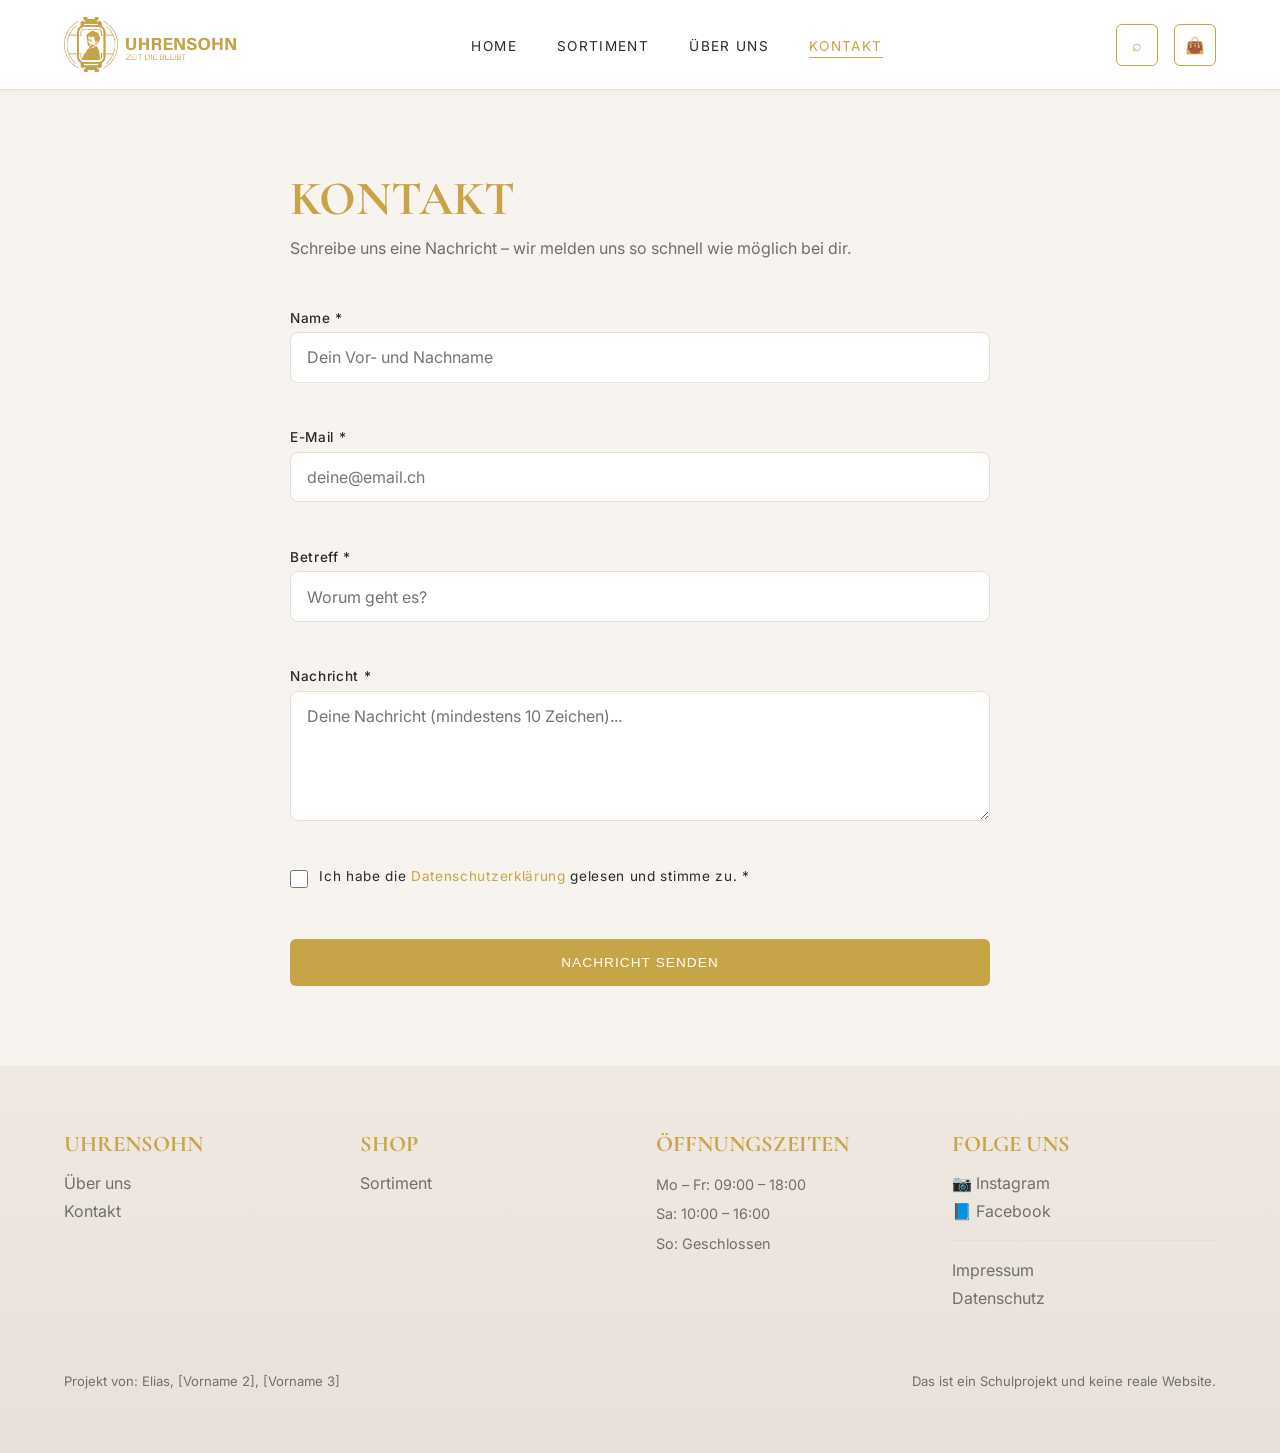
==== kontakt.html @ b6a5d056 "WebShop" ====
<!DOCTYPE html>
<html lang="de">

<head>

  <meta charset="UTF-8">
  <meta name="viewport" content="width=device-width, initial-scale=1.0">
  <title>UHRENSOHN – Kontakt</title>

  <!-- Google Fonts -->
  <link rel="preconnect" href="https://fonts.googleapis.com">
  <link rel="preconnect" href="https://fonts.gstatic.com" crossorigin>
  <link href="https://fonts.googleapis.com/css2?family=Cormorant+Garamond:wght@400;500;600;700&family=Inter:wght@300;400;500;600&display=swap" rel="stylesheet">

  <!-- Gemeinsames CSS -->
  <link rel="stylesheet" href="assets/css/style.css">

</head>

<body>


  <!-- =========================
       NAVIGATION
       Gleich auf allen Seiten.
  ========================= -->

  <nav>

    <div class="nav-left">
      <a href="index.html">
        <img
          src="assets/images/Logo_Uhrensohn.jpg"
          alt="Uhrensohn Logo"
          class="logo"
        >
      </a>
    </div>

    <ul class="nav-links" id="nav-links">
      <li><a href="index.html"      class="nav-link">Home</a></li>
      <li><a href="sortiment.html"  class="nav-link">Sortiment</a></li>
      <li><a href="ueber-uns.html"  class="nav-link">Über uns</a></li>
      <li><a href="kontakt.html"    class="nav-link">Kontakt</a></li>
    </ul>

    <div class="nav-right">
      <div class="icon">⌕</div>
      <div class="icon">👜</div>
      <button class="hamburger" id="hamburger-btn" aria-label="Menü öffnen">
        <span></span>
        <span></span>
        <span></span>
      </button>
    </div>

  </nav>


  <!-- =========================
       KONTAKT-FORMULAR

       VALIDIERUNGSKONZEPT (Zusammenfassung):
       Feld 1 – Name:        min. 2 Zeichen, Pflichtfeld
       Feld 2 – E-Mail:      gültiges Format (x@x.x), Pflichtfeld
       Feld 3 – Betreff:     darf nicht leer sein, Pflichtfeld
       Feld 4 – Nachricht:   min. 10 Zeichen, Pflichtfeld
       Feld 5 – Datenschutz: muss angehakt sein, Pflichtfeld

       Die genaue Validierungslogik ist in script.js dokumentiert.
  ========================= -->

  <section class="kontakt-section">

    <div class="kontakt-container">

      <h2>KONTAKT</h2>
      <p>
        Schreibe uns eine Nachricht – wir melden uns so schnell wie möglich bei dir.
      </p>

      <!--
        novalidate: Deaktiviert die eingebaute HTML5-Validierung des Browsers.
        Ohne novalidate würde der Browser z.B. bei type="email" selbst prüfen
        und eine eigene Fehlermeldung anzeigen.
        Mit novalidate übernehmen WIR die Validierung mit JavaScript (script.js),
        damit wir eigene, deutschsprachige Fehlermeldungen anzeigen können.
        Aufgabe sagt ausdrücklich: HTML5-Validierung ist nicht erlaubt!
      -->
      <form id="kontakt-form" novalidate>


        <!-- Feld 1: Name -->
        <div class="form-group">

          <label for="name">Name *</label>

          <input
            type="text"
            id="name"
            name="name"
            placeholder="Dein Vor- und Nachname"
          >

          <!-- Fehlermeldung wird von JavaScript befüllt -->
          <span class="error-msg" id="name-error"></span>

        </div>


        <!-- Feld 2: E-Mail -->
        <div class="form-group">

          <label for="email">E-Mail *</label>

          <!--
            type="text" statt type="email", damit der Browser
            NICHT selbst validiert – wir machen es mit JS.
          -->
          <input
            type="text"
            id="email"
            name="email"
            placeholder="deine@email.ch"
          >

          <span class="error-msg" id="email-error"></span>

        </div>


        <!-- Feld 3: Betreff -->
        <div class="form-group">

          <label for="betreff">Betreff *</label>

          <input
            type="text"
            id="betreff"
            name="betreff"
            placeholder="Worum geht es?"
          >

          <span class="error-msg" id="betreff-error"></span>

        </div>


        <!-- Feld 4: Nachricht -->
        <div class="form-group">

          <label for="nachricht">Nachricht *</label>

          <textarea
            id="nachricht"
            name="nachricht"
            rows="5"
            placeholder="Deine Nachricht (mindestens 10 Zeichen)..."
          ></textarea>

          <span class="error-msg" id="nachricht-error"></span>

        </div>


        <!-- Feld 5: Datenschutz-Checkbox -->
        <div class="form-group form-group--checkbox">

          <input
            type="checkbox"
            id="datenschutz"
            name="datenschutz"
          >

          <label for="datenschutz">
            Ich habe die <a href="#">Datenschutzerklärung</a> gelesen und stimme zu. *
          </label>

          <span class="error-msg" id="datenschutz-error"></span>

        </div>


        <!-- Absenden-Button -->
        <button type="submit" class="btn-primary">
          NACHRICHT SENDEN
        </button>


        <!-- Erfolgsmeldung (bleibt leer bis das Formular gültig abgesendet wird) -->
        <p class="success-msg" id="success-msg"></p>


      </form>

    </div>

  </section>


  <!-- =========================
       FOOTER
       Gleich auf allen Seiten.
  ========================= -->

  <footer>

    <div class="footer-col">
      <h4>UHRENSOHN</h4>
      <a href="ueber-uns.html">Über uns</a>
      <a href="kontakt.html">Kontakt</a>
    </div>

    <div class="footer-col">
      <h4>SHOP</h4>
      <a href="sortiment.html">Sortiment</a>
    </div>

    <div class="footer-col">
      <h4>ÖFFNUNGSZEITEN</h4>
      <p>Mo – Fr: 09:00 – 18:00</p>
      <p>Sa: 10:00 – 16:00</p>
      <p>So: Geschlossen</p>
    </div>

    <div class="footer-col">
      <h4>FOLGE UNS</h4>
      <a href="#" class="social-link">📷 Instagram</a>
      <a href="#" class="social-link">📘 Facebook</a>
      <div class="footer-legal">
        <a href="#">Impressum</a>
        <a href="#">Datenschutz</a>
      </div>
    </div>

    <div class="footer-bottom">
      <p>Projekt von: Elias, [Vorname 2], [Vorname 3]</p>
      <p>Das ist ein Schulprojekt und keine reale Website.</p>
    </div>

  </footer>


  <!-- Gemeinsames JavaScript -->
  <script src="assets/js/script.js"></script>

</body>

</html>
---- assets/css/style.css ----
/* =========================
   UHRENSOHN – style.css
   Wird auf ALLEN Seiten eingebunden.
   Enthält: Navigation, Footer, Buttons,
   Animationen und alle gemeinsamen Styles.
========================= */


/*
  CSS-VARIABLEN (Custom Properties)
  Variablen speichern Werte, die man an vielen Stellen braucht.
  Vorteil: Farbe nur EINMAL ändern → ändert sich überall auf der Seite.

  :root = gilt für das gesamte HTML-Dokument (höchste Ebene).
  --name: wert; → so wird eine Variable definiert.
  var(--name)   → so wird eine Variable verwendet (z.B. weiter unten im CSS).

  Tipp: Alle Farben der Website sind hier zentral gespeichert.
        Will man die Goldfarbe ändern, reicht es --gold anzupassen.
*/

:root {
  --gold:        #c8a448;   /* Hauptfarbe: Gold */
  --bg:          #f7f4ef;   /* Seitenhintergrund */
  --white:       #ffffff;
  --text:        #2a2a2a;   /* Dunkler Fliesstext */
  --muted:       #6f6f6f;   /* Abgeschwächter Text */
  --border:      #e7dfd2;   /* Rahmenfarbe */
  --placeholder: #ece6de;   /* Bild-Platzhalter */
}


/* =========================
   RESET
   Entfernt die Standard-Abstände des Browsers,
   damit alle Browser gleich aussehen.
========================= */

* {
  margin: 0;
  padding: 0;
  box-sizing: border-box; /* Rahmen zählt zur Breite */
}

/* Basisstil der Seite */
body {
  background: var(--bg);
  color: var(--text);
  font-family: 'Inter', sans-serif;
}


/*
  CSS-ANIMATIONEN mit @keyframes

  @keyframes definiert den Ablauf einer Animation.
  from = Startzustand, to = Endzustand.
  Der Browser interpoliert (berechnet) alle Zwischenschritte automatisch.

  Die Animation wird dann bei einem Element mit "animation: fadeInUp 0.7s ..."
  eingebunden – zu sehen beim Hero-Titel, Untertitel und den Buttons.
*/

/* Fade von unten nach oben (Einblend-Animation) */
@keyframes fadeInUp {
  from {
    opacity: 0;              /* unsichtbar */
    transform: translateY(25px); /* startet 25px weiter unten */
  }
  to {
    opacity: 1;              /* vollständig sichtbar */
    transform: translateY(0); /* an der normalen Position */
  }
}


/* =========================
   NAVIGATION
========================= */

nav {
  height: 90px;
  background: var(--white);
  padding: 0 4rem;

  /*
    FLEXBOX: Ordnet die Kinder (Logo, Links, Icons) in einer Reihe an.
    display: flex        → Flexbox aktivieren
    align-items: center  → alles vertikal zentrieren (Mitte der 90px-Höhe)
    justify-content: space-between → Logo ganz links, Icons ganz rechts,
                                     Links-Menü dazwischen
  */
  display: flex;
  align-items: center;
  justify-content: space-between;

  /*
    position: relative → Pflicht! Damit das mobile Dropdown-Menü
    (position: absolute) sich relativ zur Nav positioniert,
    nicht relativ zur ganzen Seite.
  */
  position: relative;

  border-bottom: 1px solid var(--border);

  /* Rahmeneffekt: Schatten für mehr Tiefe */
  /* rgba(0,0,0,0.04) = schwarz mit 4% Transparenz (sehr dezenter Schatten) */
  box-shadow: 0 2px 8px rgba(0, 0, 0, 0.04);
}

/* Logo-Bild */
.logo {
  height: 55px;
  width: auto;
  object-fit: contain;
  display: block;
}

/* Hover auf Logo: leicht transparent */
.nav-left a:hover .logo {
  opacity: 0.8;
}


/* === NAVIGATIONSLINKS (Desktop) === */

/* Die <ul>-Liste als horizontale Reihe */
.nav-links {
  display: flex;
  list-style: none; /* keine Aufzählungspunkte */
  gap: 2.5rem;
}

/* Einzelner Link <a> */
.nav-link {
  text-decoration: none;
  color: var(--text);
  font-size: 0.85rem;
  letter-spacing: 0.1em;
  text-transform: uppercase;

  /*
    transition: color 0.2s → Der Farbwechsel beim Hover dauert 0.2 Sekunden.
    Ohne transition würde die Farbe sofort wechseln – mit transition ist es weich.
  */
  transition: color 0.2s;

  /* position: relative → nötig, damit das ::after-Element sich darunter positioniert */
  position: relative;
}

/*
  ::after = ein Pseudo-Element, das CSS automatisch NACH dem Inhalt einfügt.
  Es existiert nicht im HTML, wird aber vom Browser gerendert.
  Hier: ein unsichtbarer Strich, der beim Hover auf Vollbreite animiert wird.
*/
.nav-link::after {
  content: '';       /* Pflicht: ohne content wird ::after nicht angezeigt */
  position: absolute;
  bottom: -4px;      /* 4px unterhalb des Links */
  left: 0;
  width: 0;              /* startet bei 0 – also unsichtbar */
  height: 1px;
  background: var(--gold);
  transition: width 0.3s ease; /* fährt beim Hover langsam auf 100% aus */
}

/* Hover oder aktiver Link: Unterstrich erscheint */
.nav-link:hover::after,
.nav-link.active::after {
  width: 100%;
}

/* Hover oder aktiver Link: goldfarben */
.nav-link:hover,
.nav-link.active {
  color: var(--gold);
}


/* === RECHTE ICONS === */

.nav-right {
  display: flex;
  gap: 1rem;
  align-items: center;
}

/* Einzelnes Icon-Quadrat */
.icon {
  width: 42px;
  height: 42px;
  border: 1px solid var(--gold);
  color: var(--gold);
  display: flex;
  align-items: center;
  justify-content: center;
  border-radius: 6px;
  cursor: pointer;

  /* Hover-Übergang */
  transition: background 0.2s, color 0.2s;
}

/* Hover-Effekt: goldener Hintergrund */
.icon:hover {
  background: var(--gold);
  color: white;
}


/* === HAMBURGER BUTTON (Mobile) === */
/* Auf Desktop versteckt, auf Mobile sichtbar */

.hamburger {
  display: none;           /* erst ab 700px sichtbar */
  flex-direction: column;
  gap: 5px;
  background: none;
  border: none;
  cursor: pointer;
  padding: 6px;
}

/* Die drei Striche des Hamburgers */
.hamburger span {
  display: block;
  width: 24px;
  height: 2px;
  background: var(--gold);

  /* Übergang für die X-Animation */
  transition: transform 0.3s ease, opacity 0.3s ease;
}

/* Wenn Menü offen: oberer Strich wird zu /  */
.hamburger.open span:nth-child(1) {
  transform: rotate(45deg) translate(5px, 5px);
}

/* Wenn Menü offen: mittlerer Strich verschwindet */
.hamburger.open span:nth-child(2) {
  opacity: 0;
}

/* Wenn Menü offen: unterer Strich wird zu \ */
.hamburger.open span:nth-child(3) {
  transform: rotate(-45deg) translate(5px, -5px);
}


/* =========================
   HERO SECTION (Startseite)
========================= */

.hero {
  /* Hintergrundeffekt: Farbverlauf (von links-oben nach rechts-unten) */
  /* linear-gradient(Richtung, Startfarbe, Endfarbe) */
  background: linear-gradient(135deg, #f4efea 0%, #eae3db 100%);

  padding: 5rem 4rem;

  /*
    CSS GRID: Teilt den Hero in zwei gleich breite Spalten (Text | Slider).
    display: grid                  → Grid aktivieren
    grid-template-columns: 1fr 1fr → Zwei Spalten, jede nimmt 1 "fraction" (Bruchteil)
                                     des verfügbaren Platzes. 1fr 1fr = je 50%.
    gap: 4rem                      → Abstand zwischen den beiden Spalten
    align-items: center            → Spalten vertikal in der Mitte ausrichten
  */
  display: grid;
  grid-template-columns: 1fr 1fr;
  gap: 4rem;
  align-items: center;
}

/* Haupttitel – startet die Einblend-Animation sofort */
.hero-left h1 {
  font-family: 'Cormorant Garamond', serif;
  font-size: 6rem;
  line-height: 0.9;
  font-weight: 600;
  color: var(--gold);
  margin-bottom: 1.5rem;

  /* Animation: 0.7s Dauer, beginnt sofort */
  animation: fadeInUp 0.7s ease-out both;
}

/* Untertitel – beginnt 0.2s später */
.hero-left p {
  color: var(--muted);
  font-size: 1.2rem;
  margin-bottom: 2rem;

  animation: fadeInUp 0.7s ease-out 0.2s both;
}

/* Buttons – beginnen 0.4s später */
.hero-buttons {
  display: flex;
  gap: 1rem;

  animation: fadeInUp 0.7s ease-out 0.4s both;
}


/* =========================
   BUTTONS
========================= */

/* Goldener Haupt-Button */
.btn-primary {
  background: var(--gold);
  color: white;
  border: none;
  padding: 1rem 2rem;
  border-radius: 6px;
  font-size: 0.85rem;
  letter-spacing: 0.08em;
  cursor: pointer;
  transition: background 0.2s;
}

/* Hover-Effekt: dunkleres Gold */
.btn-primary:hover {
  background: #b48e33;
}

/* Transparenter Outline-Button */
.btn-secondary {
  background: transparent;
  color: var(--gold);
  border: 1px solid var(--gold);
  padding: 1rem 2rem;
  border-radius: 6px;
  font-size: 0.85rem;
  letter-spacing: 0.08em;
  cursor: pointer;
  transition: background 0.2s, color 0.2s;
}

/* Hover-Effekt: wird zum Primär-Button */
.btn-secondary:hover {
  background: var(--gold);
  color: white;
}


/* =========================
   SLIDER
========================= */

.slider {
  position: relative;
  width: 100%;
  height: 360px;
  overflow: hidden;

  /* Rahmeneffekt: runde Ecken + Schatten */
  border-radius: 18px;
  box-shadow: 0 8px 30px rgba(0, 0, 0, 0.1);

  background: var(--placeholder);
}

/* Einzelner Slide */
.slide {
  position: absolute;
  inset: 0;         /* = top:0, right:0, bottom:0, left:0 */
  display: none;
  align-items: center;
  justify-content: center;
  background: var(--placeholder);
  color: #b0a89d;
  font-size: 1.1rem;
}

/* Aktiver Slide ist sichtbar */
.slide.active {
  display: flex;
}

/* Wenn ein Bild im Slide ist */
.slide img {
  width: 100%;
  height: 100%;
  object-fit: cover;
}

/* Pfeil-Buttons unten rechts */
.slider-buttons {
  position: absolute;
  bottom: 20px;
  right: 20px;
  display: flex;
  gap: 0.5rem;
}

.slider-buttons button {
  width: 42px;
  height: 42px;
  border: none;
  border-radius: 50%;
  background: rgba(255, 255, 255, 0.9);
  color: var(--gold);
  font-size: 1.3rem;
  cursor: pointer;
  transition: background 0.2s, color 0.2s;
}

/* Hover-Effekt */
.slider-buttons button:hover {
  background: var(--gold);
  color: white;
}


/* =========================
   PRODUKTE-SECTION
========================= */

.products {
  padding: 4rem;
}

/* Titelzeile mit goldenen Linien links/rechts */
.section-title {
  display: flex;
  align-items: center;
  gap: 2rem;
  margin-bottom: 3rem;
}

.section-title h2 {
  font-family: 'Cormorant Garamond', serif;
  color: var(--gold);
  font-size: 2.5rem;
  white-space: nowrap; /* kein Zeilenumbruch */
}

/* Die goldene Linie */
.line {
  flex: 1;      /* nimmt den restlichen Platz */
  height: 1px;
  background: var(--gold);
}

/*
  Produkt-Raster: 4 gleich breite Spalten.
  repeat(4, 1fr) ist eine Kurzform für: 1fr 1fr 1fr 1fr
  1fr = 1 Bruchteil (fraction) des verfügbaren Platzes.
  Bei 4 Spalten bekommt jede Spalte also 25% der Breite.
*/
.product-grid {
  display: grid;
  grid-template-columns: repeat(4, 1fr);
  gap: 2rem;
}

/* Einzelne Produktkarte */
.product-card {
  background: white;

  /* Rahmeneffekt: Rahmen + runde Ecken */
  border: 1px solid var(--border);
  border-radius: 18px;
  overflow: hidden;

  transition: transform 0.2s, box-shadow 0.2s;
}

/*
  Hover-Effekt: Karte schwebt nach oben.
  transform: translateY(-6px) → verschiebt die Karte 6px nach oben
  box-shadow: 0 12px 30px ... → stärkerer Schatten (wirkt realistischer beim "Schweben")
  Der weiche Übergang kommt vom transition-Wert oben in .product-card.
*/
.product-card:hover {
  transform: translateY(-6px);
  box-shadow: 0 12px 30px rgba(0, 0, 0, 0.08);
}

/* Bild-Bereich der Karte */
.product-image {
  height: 220px;
  background: var(--placeholder);
  display: flex;
  align-items: center;
  justify-content: center;
  color: #b3aa9e;
  overflow: hidden;
}

/* Wenn ein echtes Bild eingefügt wird */
.product-image img {
  width: 100%;
  height: 100%;
  object-fit: cover;
}

/* Text-Bereich der Karte */
.product-content {
  padding: 1.5rem;
  text-align: center;
}

.product-content h3 {
  margin-bottom: 0.5rem;
  font-size: 1rem;
  font-weight: 500;
}

/* Preisanzeige */
.price {
  color: var(--muted);
  margin-bottom: 1.5rem;
}


/* =========================
   ÜBER UNS – KURZINFO (Startseite)
========================= */

.about-box {
  background: white;
  margin: 0 4rem 4rem;

  /* Rahmeneffekt: goldener Rahmen + runde Ecken */
  border: 1px solid var(--gold);
  border-radius: 16px;
  box-shadow: 0 4px 20px rgba(200, 164, 72, 0.1);

  padding: 2rem;
  display: flex;
  align-items: center;
  justify-content: space-between;
  gap: 2rem;
}

.about-content h3 {
  font-family: 'Cormorant Garamond', serif;
  color: var(--gold);
  font-size: 2rem;
  margin-bottom: 0.5rem;
}

.about-content p {
  color: var(--muted);
  max-width: 700px;
  line-height: 1.7;
}


/* =========================
   KONTAKT-SEITE (Formular)
========================= */

.kontakt-section {
  padding: 5rem 4rem;
}

/* Formular in der Mitte, max. 700px breit */
.kontakt-container {
  max-width: 700px;
  margin: 0 auto;
}

.kontakt-container h2 {
  font-family: 'Cormorant Garamond', serif;
  color: var(--gold);
  font-size: 3rem;
  margin-bottom: 0.5rem;
}

.kontakt-container > p {
  color: var(--muted);
  margin-bottom: 3rem;
  line-height: 1.6;
}

/* Das Formular selbst: eine Spalte */
#kontakt-form {
  display: flex;
  flex-direction: column;
  gap: 1.5rem;
}

/* Eine Gruppe: Label + Feld + Fehlermeldung */
.form-group {
  display: flex;
  flex-direction: column;
  gap: 0.4rem;
}

/* Label (Beschriftung) */
.form-group label {
  font-size: 0.85rem;
  font-weight: 500;
  letter-spacing: 0.05em;
  color: var(--text);
}

/* Input-Felder und Textarea */
.form-group input,
.form-group textarea {
  padding: 0.9rem 1rem;

  /* Rahmeneffekt: weicher Rahmen */
  border: 1px solid var(--border);
  border-radius: 8px;

  font-family: 'Inter', sans-serif;
  font-size: 1rem;
  background: white;
  color: var(--text);
  transition: border-color 0.2s;
}

/* Hover-Effekt: goldener Rahmen beim Fokus */
.form-group input:focus,
.form-group textarea:focus {
  outline: none;
  border-color: var(--gold);
}

/* Textarea: vertikal vergrösserbar */
.form-group textarea {
  resize: vertical;
  min-height: 120px;
}

/* Checkbox-Gruppe: horizontal angeordnet */
.form-group--checkbox {
  flex-direction: row;
  align-items: flex-start;
  gap: 0.7rem;
  flex-wrap: wrap;
}

.form-group--checkbox input[type="checkbox"] {
  width: 18px;
  height: 18px;
  cursor: pointer;
  flex-shrink: 0;
  margin-top: 2px;
  padding: 0;
  border: 1px solid var(--border);
}

.form-group--checkbox label {
  flex: 1;
  font-weight: 400;
  cursor: pointer;
}

/* Link im Datenschutz-Label */
.form-group--checkbox label a {
  color: var(--gold);
  text-decoration: none;
}

/* Fehlermeldung: rot, erscheint wenn Text drin ist */
.error-msg {
  color: #c0392b;
  font-size: 0.8rem;
  min-height: 1rem; /* Platz reserviert, damit Layout stabil bleibt */
}

/* Checkbox-Fehlermeldung braucht volle Breite */
.form-group--checkbox .error-msg {
  width: 100%;
}

/* Erfolgsmeldung: grün */
.success-msg {
  color: #27ae60;
  font-size: 0.95rem;
  padding: 1rem;
  background: #f0fff4;
  border-radius: 8px;
  border: 1px solid #27ae60;
}

/* Wenn keine Meldung: unsichtbar */
.success-msg:empty {
  display: none;
}


/* =========================
   ÜBER UNS – SEITE
========================= */

.ueber-uns-section {
  padding: 5rem 4rem;
}

.ueber-uns-container {
  max-width: 900px;
  margin: 0 auto;
}

.ueber-uns-container h2 {
  font-family: 'Cormorant Garamond', serif;
  color: var(--gold);
  font-size: 3rem;
  margin-bottom: 2rem;
}

/* Platzhalter für das Bild (kann durch <img> ersetzt werden) */
.ueber-uns-image {
  width: 100%;
  height: 350px;
  background: var(--placeholder);

  /* Rahmeneffekt: runde Ecken */
  border-radius: 16px;
  box-shadow: 0 4px 20px rgba(0, 0, 0, 0.06);

  display: flex;
  align-items: center;
  justify-content: center;
  color: #b3aa9e;
  margin-bottom: 2.5rem;
  font-size: 1.1rem;
  overflow: hidden;
}

/* Wenn ein echtes Bild eingefügt wird */
.ueber-uns-image img {
  width: 100%;
  height: 100%;
  object-fit: cover;
  border-radius: 16px;
}

/* Fliesstext */
.ueber-uns-text p {
  color: var(--muted);
  line-height: 1.8;
  margin-bottom: 1.5rem;
  font-size: 1.05rem;
}


/* =========================
   FOOTER
========================= */

footer {
  /* Hintergrundeffekt: leichter Gradient */
  background: linear-gradient(180deg, #efe9e2 0%, #e8e1d9 100%);

  padding: 4rem;
  display: grid;
  grid-template-columns: repeat(4, 1fr); /* 4 Spalten */
  gap: 2rem;
}

/* Footer-Spalten-Überschriften */
.footer-col h4 {
  color: var(--gold);
  font-family: 'Cormorant Garamond', serif;
  font-size: 1.4rem;
  margin-bottom: 1rem;
}

/* Links im Footer */
.footer-col a {
  display: block;
  color: var(--muted);
  margin-bottom: 0.5rem;
  text-decoration: none;
  transition: color 0.2s;
}

/* Hover-Effekt */
.footer-col a:hover {
  color: var(--gold);
}

/* Text-Absätze (z.B. Öffnungszeiten) */
.footer-col p {
  color: var(--muted);
  margin-bottom: 0.4rem;
  font-size: 0.9rem;
  line-height: 1.6;
}

/* Trennlinie vor Rechtlichem */
.footer-legal {
  margin-top: 1.2rem;
  padding-top: 1.2rem;
  border-top: 1px solid var(--border);
}

/* Unterer Bereich: Disclaimer + Gruppenmitglieder */
.footer-bottom {
  /*
    grid-column: 1 / -1 → Das Element nimmt alle Spalten ein.
    1 = startet bei Spalte 1
   -1 = endet bei der letzten Spalte (egal wie viele es gibt)
    Ergebnis: ein "volle Breite"-Streifen am Footer-Boden.
  */
  grid-column: 1 / -1;
  border-top: 1px solid var(--border);
  padding-top: 1.5rem;

  display: flex;
  justify-content: space-between;
  align-items: center;
  flex-wrap: wrap;
  gap: 0.5rem;

  color: var(--muted);
  font-size: 0.82rem;
}


/* =========================
   RESPONSIVE DESIGN (Media Queries)

   @media prüft die Bildschirmbreite und wendet CSS nur dann an,
   wenn die Bedingung erfüllt ist.

   Reihenfolge: zuerst Desktop (Standard), dann Tablet, dann Mobile.
   Das nennt man "Desktop-first" Ansatz.
========================= */

/* TABLET: bis 1000px Breite */
@media (max-width: 1000px) {

  /* Hero: eine Spalte statt zwei */
  .hero {
    grid-template-columns: 1fr;
  }

  /* Produkte: 2 Spalten statt 4 */
  .product-grid {
    grid-template-columns: 1fr 1fr;
  }

  /* Footer: 2 Spalten statt 4 */
  footer {
    grid-template-columns: 1fr 1fr;
  }

}


/* MOBILE: bis 700px Breite (typisch: Smartphones) */
@media (max-width: 700px) {

  /* Navigation kleiner */
  nav {
    height: 75px;
    padding: 0 1.2rem;
  }

  /* Logo kleiner */
  .logo {
    height: 40px;
  }

  /* Icons kleiner */
  .icon {
    width: 34px;
    height: 34px;
    font-size: 0.9rem;
  }

  /* Hamburger-Button einblenden */
  .hamburger {
    display: flex;
  }

  /* Nav-Links: als Dropdown versteckt */
  .nav-links {
    display: none;
    position: absolute;
    top: 75px;   /* direkt unter der Navigationsleiste */
    left: 0;
    right: 0;
    background: white;
    flex-direction: column;
    gap: 0;
    padding: 0.5rem 0;
    border-bottom: 1px solid var(--border);
    box-shadow: 0 4px 12px rgba(0, 0, 0, 0.06);
    /*
      z-index steuert die "Stapelreihenfolge" von Elementen.
      Höherer Wert = weiter vorne (oben im Stapel).
      100 reicht aus, um über allen normalen Seiteninhalten zu liegen.
    */
    z-index: 100;
  }

  /* Trennlinie zwischen den Links */
  .nav-links li {
    border-bottom: 1px solid var(--border);
  }

  /* Link-Block mit Padding */
  .nav-links .nav-link {
    display: block;
    padding: 1rem 1.5rem;
  }

  /* Wenn Hamburger geklickt: Klasse "open" → Menü sichtbar */
  .nav-links.open {
    display: flex;
  }

  /* Hero */
  .hero {
    grid-template-columns: 1fr;
    gap: 2rem;
    padding: 2rem 1.2rem;
  }

  .hero-left h1 {
    font-size: 3.4rem;
    line-height: 0.95;
    margin-bottom: 1rem;
  }

  .hero-left p {
    font-size: 1rem;
    margin-bottom: 1.5rem;
  }

  .hero-buttons {
    flex-direction: column;
    width: 100%;
  }

  .btn-primary,
  .btn-secondary {
    width: 100%;
    text-align: center;
    padding: 0.9rem 1rem;
  }

  .slider {
    height: 240px;
  }

  /* Produkte */
  .products {
    padding: 2rem 1.2rem;
  }

  .section-title {
    gap: 1rem;
    margin-bottom: 2rem;
  }

  .section-title h2 {
    font-size: 1.8rem;
  }

  .product-grid {
    grid-template-columns: 1fr 1fr;
    gap: 1rem;
  }

  .product-image {
    height: 120px;
    font-size: 0.8rem;
  }

  .product-content {
    padding: 1rem;
  }

  .product-content h3 {
    font-size: 0.85rem;
  }

  .price {
    font-size: 0.85rem;
    margin-bottom: 1rem;
  }

  /* About-Box */
  .about-box {
    margin: 0 1.2rem 2rem;
    padding: 1.5rem;
    flex-direction: column;
    align-items: flex-start;
  }

  .about-content h3 {
    font-size: 1.7rem;
  }

  .about-content p {
    font-size: 0.95rem;
  }

  /* Kontakt-Seite */
  .kontakt-section {
    padding: 3rem 1.2rem;
  }

  /* Über-uns-Seite */
  .ueber-uns-section {
    padding: 3rem 1.2rem;
  }

  .ueber-uns-image {
    height: 200px;
  }

  /* Footer */
  footer {
    padding: 2rem 1.2rem;
    grid-template-columns: 1fr 1fr;
    gap: 2rem;
  }

  .footer-col h4 {
    font-size: 1.2rem;
  }

  .footer-bottom {
    flex-direction: column;
    align-items: flex-start;
  }

}


/* =========================
   SEHR KLEINES MOBILE (bis 480px)
========================= */

@media (max-width: 480px) {

  .hero-left h1 {
    font-size: 2.8rem;
  }

  .product-grid {
    grid-template-columns: 1fr;
  }

  .slider {
    height: 200px;
  }

  footer {
    grid-template-columns: 1fr;
  }

}
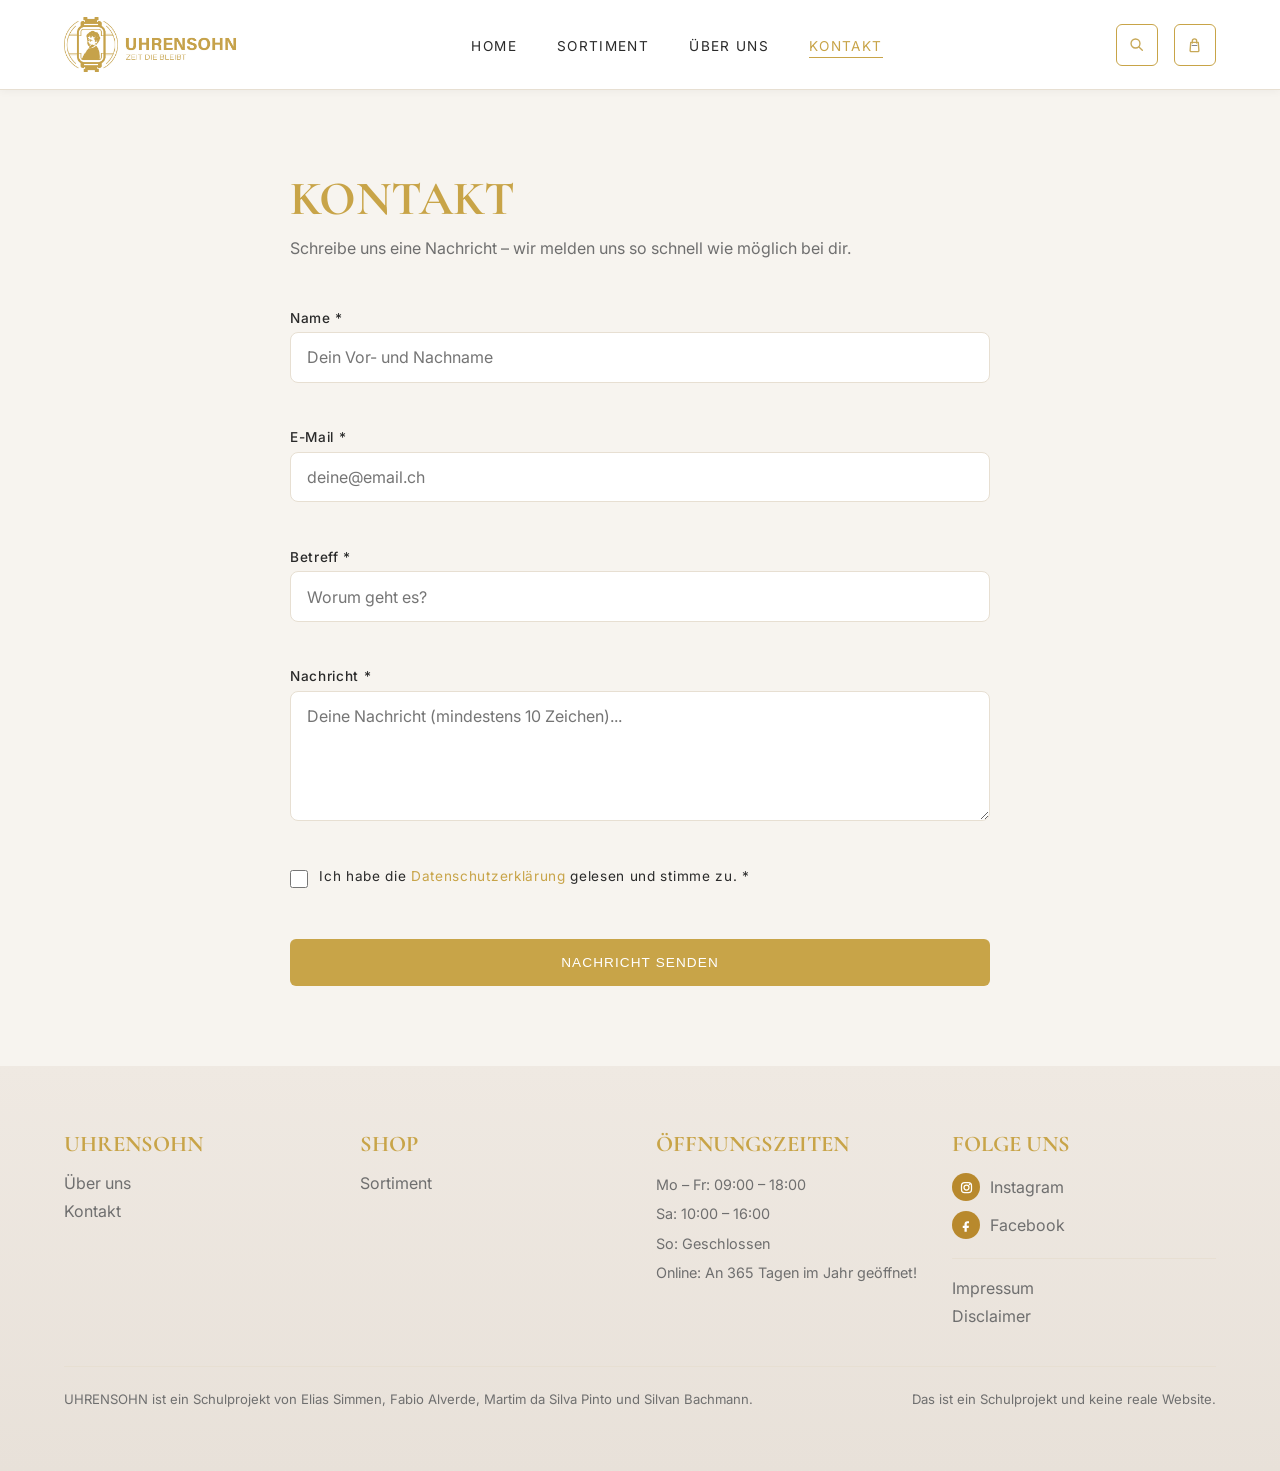
==== commit 4db42535: "aktualisierter Webshop" ====
--- a/kontakt.html
+++ b/kontakt.html
@@ -1,42 +1,50 @@
 <!DOCTYPE html>
 <html lang="de">
 
+<!-- kontakt.html file, die kontaktseite von uhrensohn also -->
 <head>
 
+  <!-- damit umlaute richtig angezeigt werden (oe,ae,ue) -->
   <meta charset="UTF-8">
+
+  <!-- logo im browser-tab (anstelle vom globus oben links vom tab) -->
+  <link rel="icon" type="image/jpeg" href="assets/images/Logo_Uhrensohn1.jpg">
+
+  <!-- responsive design, je nach geraet -->
   <meta name="viewport" content="width=device-width, initial-scale=1.0">
+
   <title>UHRENSOHN – Kontakt</title>
 
-  <!-- Google Fonts -->
+  <!-- schriften von google holen -->
   <link rel="preconnect" href="https://fonts.googleapis.com">
   <link rel="preconnect" href="https://fonts.gstatic.com" crossorigin>
   <link href="https://fonts.googleapis.com/css2?family=Cormorant+Garamond:wght@400;500;600;700&family=Inter:wght@300;400;500;600&display=swap" rel="stylesheet">
 
-  <!-- Gemeinsames CSS -->
+  <!-- design und layout verknuepfung -->
   <link rel="stylesheet" href="assets/css/style.css">
 
 </head>
 
 <body>
 
-
-  <!-- =========================
-       NAVIGATION
-       Gleich auf allen Seiten.
-  ========================= -->
-
+  <!-- navigation der webseite -->
   <nav>
 
+    <!-- logo mit link zur startseite drauf -->
     <div class="nav-left">
       <a href="index.html">
+
+        <!-- logo oben links in header -->
         <img
-          src="assets/images/Logo_Uhrensohn.jpg"
+          src="assets/images/uhrensohn_logo.jpg"
           alt="Uhrensohn Logo"
           class="logo"
         >
+
       </a>
     </div>
 
+    <!-- verlinkungen zu den einzelnen seiten -->
     <ul class="nav-links" id="nav-links">
       <li><a href="index.html"      class="nav-link">Home</a></li>
       <li><a href="sortiment.html"  class="nav-link">Sortiment</a></li>
@@ -44,53 +52,53 @@
       <li><a href="kontakt.html"    class="nav-link">Kontakt</a></li>
     </ul>
 
+    <!-- suche, warenkorb und mobile-menue -->
     <div class="nav-right">
-      <div class="icon">⌕</div>
-      <div class="icon">👜</div>
+
+      <button class="icon" aria-label="Suche öffnen">
+        <img src="assets/images/header_search.svg" alt="" aria-hidden="true">
+      </button>
+
+      <button class="icon" aria-label="Warenkorb öffnen">
+        <img src="assets/images/header_shopping.svg" alt="" aria-hidden="true">
+      </button>
+
+      <!-- button fuer das menue auf kleinen bildschirmen -->
       <button class="hamburger" id="hamburger-btn" aria-label="Menü öffnen">
         <span></span>
         <span></span>
         <span></span>
       </button>
+
     </div>
 
   </nav>
 
-
-  <!-- =========================
-       KONTAKT-FORMULAR
-
-       VALIDIERUNGSKONZEPT (Zusammenfassung):
-       Feld 1 – Name:        min. 2 Zeichen, Pflichtfeld
-       Feld 2 – E-Mail:      gültiges Format (x@x.x), Pflichtfeld
-       Feld 3 – Betreff:     darf nicht leer sein, Pflichtfeld
-       Feld 4 – Nachricht:   min. 10 Zeichen, Pflichtfeld
-       Feld 5 – Datenschutz: muss angehakt sein, Pflichtfeld
-
-       Die genaue Validierungslogik ist in script.js dokumentiert.
-  ========================= -->
-
+  <!-- kontaktbereich mit formular -->
   <section class="kontakt-section">
 
     <div class="kontakt-container">
 
+      <!-- titel und kurzer text -->
       <h2>KONTAKT</h2>
       <p>
         Schreibe uns eine Nachricht – wir melden uns so schnell wie möglich bei dir.
       </p>
 
       <!--
-        novalidate: Deaktiviert die eingebaute HTML5-Validierung des Browsers.
-        Ohne novalidate würde der Browser z.B. bei type="email" selbst prüfen
-        und eine eigene Fehlermeldung anzeigen.
-        Mit novalidate übernehmen WIR die Validierung mit JavaScript (script.js),
-        damit wir eigene, deutschsprachige Fehlermeldungen anzeigen können.
-        Aufgabe sagt ausdrücklich: HTML5-Validierung ist nicht erlaubt!
+        validierung vom kontaktformular:
+        name: mindestens 2 zeichen und pflichtfeld
+        e-mail: muss wie eine richtige e-mail aussehen und ist pflicht
+        betreff: darf nicht leer sein
+        nachricht: mindestens 10 zeichen (damit keine fake-nachrichtren kommen wie nur "hallo" oder aehnlicher gugus)
+        datenschutz: muss angehakt werden
+
+        novalidate bedeutet, dass nicht der browser selber prueft,
+        sondern unser javascript in script.js.
       -->
       <form id="kontakt-form" novalidate>
 
-
-        <!-- Feld 1: Name -->
+        <!-- feld fuer name -->
         <div class="form-group">
 
           <label for="name">Name *</label>
@@ -102,21 +110,17 @@
             placeholder="Dein Vor- und Nachname"
           >
 
-          <!-- Fehlermeldung wird von JavaScript befüllt -->
+          <!-- fehlermeldung wird mit javascript eingefuegt -->
           <span class="error-msg" id="name-error"></span>
 
         </div>
 
-
-        <!-- Feld 2: E-Mail -->
+        <!-- feld fuer e-mail -->
         <div class="form-group">
 
           <label for="email">E-Mail *</label>
 
-          <!--
-            type="text" statt type="email", damit der Browser
-            NICHT selbst validiert – wir machen es mit JS.
-          -->
+          <!-- type text, damit der browser nicht selber validiert -->
           <input
             type="text"
             id="email"
@@ -124,12 +128,12 @@
             placeholder="deine@email.ch"
           >
 
+          <!-- fehlermeldung fuer e-mail -->
           <span class="error-msg" id="email-error"></span>
 
         </div>
 
-
-        <!-- Feld 3: Betreff -->
+        <!-- feld fuer betreff -->
         <div class="form-group">
 
           <label for="betreff">Betreff *</label>
@@ -141,12 +145,12 @@
             placeholder="Worum geht es?"
           >
 
+          <!-- fehlermeldung fuer betreff -->
           <span class="error-msg" id="betreff-error"></span>
 
         </div>
 
-
-        <!-- Feld 4: Nachricht -->
+        <!-- feld fuer nachricht -->
         <div class="form-group">
 
           <label for="nachricht">Nachricht *</label>
@@ -158,12 +162,12 @@
             placeholder="Deine Nachricht (mindestens 10 Zeichen)..."
           ></textarea>
 
+          <!-- fehlermeldung fuer nachricht -->
           <span class="error-msg" id="nachricht-error"></span>
 
         </div>
 
-
-        <!-- Feld 5: Datenschutz-Checkbox -->
+        <!-- checkbox fuer datenschutz -->
         <div class="form-group form-group--checkbox">
 
           <input
@@ -173,75 +177,87 @@
           >
 
           <label for="datenschutz">
-            Ich habe die <a href="#">Datenschutzerklärung</a> gelesen und stimme zu. *
+            Ich habe die <a href="https://beruf.lu.ch/Disclaimer">Datenschutzerklärung</a> gelesen und stimme zu. *
           </label>
 
+          <!-- fehlermeldung fuer datenschutz -->
           <span class="error-msg" id="datenschutz-error"></span>
 
         </div>
 
-
-        <!-- Absenden-Button -->
+        <!-- button zum absenden -->
         <button type="submit" class="btn-primary">
           NACHRICHT SENDEN
         </button>
 
-
-        <!-- Erfolgsmeldung (bleibt leer bis das Formular gültig abgesendet wird) -->
+        <!-- erfolgsmeldung, wenn alles richtig ausgefuellt wurde -->
         <p class="success-msg" id="success-msg"></p>
 
-
       </form>
 
     </div>
 
   </section>
 
-
-  <!-- =========================
-       FOOTER
-       Gleich auf allen Seiten.
-  ========================= -->
-
+  <!-- footer -->
   <footer>
 
+    <!-- links zu ueber uns und kontakt -->
     <div class="footer-col">
       <h4>UHRENSOHN</h4>
       <a href="ueber-uns.html">Über uns</a>
       <a href="kontakt.html">Kontakt</a>
     </div>
 
+    <!-- link zum sortiment -->
     <div class="footer-col">
       <h4>SHOP</h4>
       <a href="sortiment.html">Sortiment</a>
     </div>
 
+    <!-- oeffnungszeiten -->
     <div class="footer-col">
       <h4>ÖFFNUNGSZEITEN</h4>
       <p>Mo – Fr: 09:00 – 18:00</p>
       <p>Sa: 10:00 – 16:00</p>
       <p>So: Geschlossen</p>
-    </div>
-
-    <div class="footer-col">
-      <h4>FOLGE UNS</h4>
-      <a href="#" class="social-link">📷 Instagram</a>
-      <a href="#" class="social-link">📘 Facebook</a>
+      <p>Online: An 365 Tagen im Jahr geöffnet!</p>
+    </div>
+
+    <!-- social media und rechtliche links -->
+    <!-- social media und rechtliche links -->
+    <div class="footer-col">
+  <h4>FOLGE UNS</h4>
+  <a href="https://www.instagram.com/bbzw_berufsfachschule/" class="social-link">
+    <span class="social-icon-circle">
+    <img src="assets/images/footer_instagram.svg" alt="" aria-hidden="true">
+    </span>
+    <span>Instagram</span>
+  </a>
+
+  <a href="https://www.facebook.com/pages/BBZW%20Sursee/426291944073854/#" class="social-link">
+    <span class="social-icon-circle">
+    <img src="assets/images/footer_facebook.svg" alt="" aria-hidden="true">
+    </span>
+    <span>Facebook</span>
+  </a>
+
+      <!-- impressum und datenschutz-disclamer -->
       <div class="footer-legal">
-        <a href="#">Impressum</a>
-        <a href="#">Datenschutz</a>
+        <a href="https://beruf.lu.ch/Impressum">Impressum</a>
+        <a href="https://beruf.lu.ch/Disclaimer">Disclaimer</a>
       </div>
     </div>
 
+    <!-- hinweis zum schulprojekt -->
     <div class="footer-bottom">
-      <p>Projekt von: Elias, [Vorname 2], [Vorname 3]</p>
+      <p>UHRENSOHN ist ein Schulprojekt von Elias Simmen, Fabio Alverde, Martim da Silva Pinto und Silvan Bachmann.</p>
       <p>Das ist ein Schulprojekt und keine reale Website.</p>
     </div>
 
   </footer>
 
-
-  <!-- Gemeinsames JavaScript -->
+  <!-- funktionen fuer menue und kontaktformular (verlinkung) -->
   <script src="assets/js/script.js"></script>
 
 </body>
--- a/assets/css/style.css
+++ b/assets/css/style.css
@@ -1,219 +1,147 @@
-/* =========================
-   UHRENSOHN – style.css
-   Wird auf ALLEN Seiten eingebunden.
-   Enthält: Navigation, Footer, Buttons,
-   Animationen und alle gemeinsamen Styles.
-========================= */
-
-
-/*
-  CSS-VARIABLEN (Custom Properties)
-  Variablen speichern Werte, die man an vielen Stellen braucht.
-  Vorteil: Farbe nur EINMAL ändern → ändert sich überall auf der Seite.
-
-  :root = gilt für das gesamte HTML-Dokument (höchste Ebene).
-  --name: wert; → so wird eine Variable definiert.
-  var(--name)   → so wird eine Variable verwendet (z.B. weiter unten im CSS).
-
-  Tipp: Alle Farben der Website sind hier zentral gespeichert.
-        Will man die Goldfarbe ändern, reicht es --gold anzupassen.
-*/
+/* UHRENSOHN – style.css */
+/* gemeinsames design fuer alle seiten */
 
 :root {
-  --gold:        #c8a448;   /* Hauptfarbe: Gold */
-  --bg:          #f7f4ef;   /* Seitenhintergrund */
-  --white:       #ffffff;
-  --text:        #2a2a2a;   /* Dunkler Fliesstext */
-  --muted:       #6f6f6f;   /* Abgeschwächter Text */
-  --border:      #e7dfd2;   /* Rahmenfarbe */
-  --placeholder: #ece6de;   /* Bild-Platzhalter */
-}
-
-
-/* =========================
-   RESET
-   Entfernt die Standard-Abstände des Browsers,
-   damit alle Browser gleich aussehen.
-========================= */
-
+  --gold: #c8a448;
+  --gold-dark: #b8892d;
+  --bg: #f7f4ef;
+  --white: #ffffff;
+  --text: #2a2a2a;
+  --muted: #6f6f6f;
+  --border: #e7dfd2;
+  --placeholder: #ece6de;
+}
+
+/* grundeinstellungen */
 * {
   margin: 0;
   padding: 0;
-  box-sizing: border-box; /* Rahmen zählt zur Breite */
-}
-
-/* Basisstil der Seite */
+  box-sizing: border-box;
+}
+
 body {
   background: var(--bg);
   color: var(--text);
   font-family: 'Inter', sans-serif;
 }
 
-
-/*
-  CSS-ANIMATIONEN mit @keyframes
-
-  @keyframes definiert den Ablauf einer Animation.
-  from = Startzustand, to = Endzustand.
-  Der Browser interpoliert (berechnet) alle Zwischenschritte automatisch.
-
-  Die Animation wird dann bei einem Element mit "animation: fadeInUp 0.7s ..."
-  eingebunden – zu sehen beim Hero-Titel, Untertitel und den Buttons.
-*/
-
-/* Fade von unten nach oben (Einblend-Animation) */
+a {
+  text-decoration: none;
+}
+
+img {
+  display: block;
+}
+
+/* kleine animation auf der startseite */
 @keyframes fadeInUp {
   from {
-    opacity: 0;              /* unsichtbar */
-    transform: translateY(25px); /* startet 25px weiter unten */
-  }
+    opacity: 0;
+    transform: translateY(25px);
+  }
+
   to {
-    opacity: 1;              /* vollständig sichtbar */
-    transform: translateY(0); /* an der normalen Position */
-  }
-}
-
-
-/* =========================
-   NAVIGATION
-========================= */
-
+    opacity: 1;
+    transform: translateY(0);
+  }
+}
+
+
+/* navigation */
 nav {
   height: 90px;
   background: var(--white);
   padding: 0 4rem;
-
-  /*
-    FLEXBOX: Ordnet die Kinder (Logo, Links, Icons) in einer Reihe an.
-    display: flex        → Flexbox aktivieren
-    align-items: center  → alles vertikal zentrieren (Mitte der 90px-Höhe)
-    justify-content: space-between → Logo ganz links, Icons ganz rechts,
-                                     Links-Menü dazwischen
-  */
+  border-bottom: 1px solid var(--border);
+  box-shadow: 0 2px 8px rgba(0, 0, 0, 0.04);
+
   display: flex;
   align-items: center;
   justify-content: space-between;
-
-  /*
-    position: relative → Pflicht! Damit das mobile Dropdown-Menü
-    (position: absolute) sich relativ zur Nav positioniert,
-    nicht relativ zur ganzen Seite.
-  */
   position: relative;
-
-  border-bottom: 1px solid var(--border);
-
-  /* Rahmeneffekt: Schatten für mehr Tiefe */
-  /* rgba(0,0,0,0.04) = schwarz mit 4% Transparenz (sehr dezenter Schatten) */
-  box-shadow: 0 2px 8px rgba(0, 0, 0, 0.04);
-}
-
-/* Logo-Bild */
+}
+
 .logo {
   height: 55px;
   width: auto;
   object-fit: contain;
-  display: block;
-}
-
-/* Hover auf Logo: leicht transparent */
+}
+
 .nav-left a:hover .logo {
   opacity: 0.8;
 }
 
-
-/* === NAVIGATIONSLINKS (Desktop) === */
-
-/* Die <ul>-Liste als horizontale Reihe */
 .nav-links {
   display: flex;
-  list-style: none; /* keine Aufzählungspunkte */
   gap: 2.5rem;
-}
-
-/* Einzelner Link <a> */
+  list-style: none;
+}
+
 .nav-link {
-  text-decoration: none;
   color: var(--text);
   font-size: 0.85rem;
   letter-spacing: 0.1em;
   text-transform: uppercase;
-
-  /*
-    transition: color 0.2s → Der Farbwechsel beim Hover dauert 0.2 Sekunden.
-    Ohne transition würde die Farbe sofort wechseln – mit transition ist es weich.
-  */
-  transition: color 0.2s;
-
-  /* position: relative → nötig, damit das ::after-Element sich darunter positioniert */
   position: relative;
 }
 
-/*
-  ::after = ein Pseudo-Element, das CSS automatisch NACH dem Inhalt einfügt.
-  Es existiert nicht im HTML, wird aber vom Browser gerendert.
-  Hier: ein unsichtbarer Strich, der beim Hover auf Vollbreite animiert wird.
-*/
 .nav-link::after {
-  content: '';       /* Pflicht: ohne content wird ::after nicht angezeigt */
-  position: absolute;
-  bottom: -4px;      /* 4px unterhalb des Links */
-  left: 0;
-  width: 0;              /* startet bei 0 – also unsichtbar */
+  content: '';
+  width: 0;
   height: 1px;
   background: var(--gold);
-  transition: width 0.3s ease; /* fährt beim Hover langsam auf 100% aus */
-}
-
-/* Hover oder aktiver Link: Unterstrich erscheint */
+  position: absolute;
+  left: 0;
+  bottom: -4px;
+  transition: width 0.3s ease;
+}
+
+.nav-link:hover,
+.nav-link.active {
+  color: var(--gold);
+}
+
 .nav-link:hover::after,
 .nav-link.active::after {
   width: 100%;
 }
 
-/* Hover oder aktiver Link: goldfarben */
-.nav-link:hover,
-.nav-link.active {
-  color: var(--gold);
-}
-
-
-/* === RECHTE ICONS === */
-
+/* suche, warenkorb und mobile-menue */
 .nav-right {
   display: flex;
+  align-items: center;
   gap: 1rem;
-  align-items: center;
-}
-
-/* Einzelnes Icon-Quadrat */
+}
+
 .icon {
   width: 42px;
   height: 42px;
   border: 1px solid var(--gold);
-  color: var(--gold);
-  display: flex;
+  border-radius: 6px;
+  background: var(--white);
+  display: inline-flex;
   align-items: center;
   justify-content: center;
-  border-radius: 6px;
+  padding: 0;
   cursor: pointer;
-
-  /* Hover-Übergang */
-  transition: background 0.2s, color 0.2s;
-}
-
-/* Hover-Effekt: goldener Hintergrund */
+}
+
+.icon img {
+  width: 19px;
+  height: 19px;
+}
+
 .icon:hover {
   background: var(--gold);
-  color: white;
-}
-
-
-/* === HAMBURGER BUTTON (Mobile) === */
-/* Auf Desktop versteckt, auf Mobile sichtbar */
-
+}
+
+.icon:hover img {
+  filter: brightness(0) invert(1);
+}
+
+/* hamburger auf desktop verstecken */
 .hamburger {
-  display: none;           /* erst ab 700px sichtbar */
+  display: none;
   flex-direction: column;
   gap: 5px;
   background: none;
@@ -222,59 +150,37 @@
   padding: 6px;
 }
 
-/* Die drei Striche des Hamburgers */
 .hamburger span {
-  display: block;
   width: 24px;
   height: 2px;
   background: var(--gold);
-
-  /* Übergang für die X-Animation */
-  transition: transform 0.3s ease, opacity 0.3s ease;
-}
-
-/* Wenn Menü offen: oberer Strich wird zu /  */
+  transition: 0.3s ease;
+}
+
 .hamburger.open span:nth-child(1) {
   transform: rotate(45deg) translate(5px, 5px);
 }
 
-/* Wenn Menü offen: mittlerer Strich verschwindet */
 .hamburger.open span:nth-child(2) {
   opacity: 0;
 }
 
-/* Wenn Menü offen: unterer Strich wird zu \ */
 .hamburger.open span:nth-child(3) {
   transform: rotate(-45deg) translate(5px, -5px);
 }
 
 
-/* =========================
-   HERO SECTION (Startseite)
-========================= */
-
+/* startbereich */
 .hero {
-  /* Hintergrundeffekt: Farbverlauf (von links-oben nach rechts-unten) */
-  /* linear-gradient(Richtung, Startfarbe, Endfarbe) */
   background: linear-gradient(135deg, #f4efea 0%, #eae3db 100%);
-
   padding: 5rem 4rem;
 
-  /*
-    CSS GRID: Teilt den Hero in zwei gleich breite Spalten (Text | Slider).
-    display: grid                  → Grid aktivieren
-    grid-template-columns: 1fr 1fr → Zwei Spalten, jede nimmt 1 "fraction" (Bruchteil)
-                                     des verfügbaren Platzes. 1fr 1fr = je 50%.
-    gap: 4rem                      → Abstand zwischen den beiden Spalten
-    align-items: center            → Spalten vertikal in der Mitte ausrichten
-  */
   display: grid;
   grid-template-columns: 1fr 1fr;
   gap: 4rem;
   align-items: center;
 }
 
-/* Haupttitel – startet die Einblend-Animation sofort */
 .hero-left h1 {
   font-family: 'Cormorant Garamond', serif;
   font-size: 6rem;
@@ -282,117 +188,91 @@
   font-weight: 600;
   color: var(--gold);
   margin-bottom: 1.5rem;
-
-  /* Animation: 0.7s Dauer, beginnt sofort */
   animation: fadeInUp 0.7s ease-out both;
 }
 
-/* Untertitel – beginnt 0.2s später */
 .hero-left p {
   color: var(--muted);
   font-size: 1.2rem;
   margin-bottom: 2rem;
-
   animation: fadeInUp 0.7s ease-out 0.2s both;
 }
 
-/* Buttons – beginnen 0.4s später */
 .hero-buttons {
   display: flex;
   gap: 1rem;
-
   animation: fadeInUp 0.7s ease-out 0.4s both;
 }
 
 
-/* =========================
-   BUTTONS
-========================= */
-
-/* Goldener Haupt-Button */
-.btn-primary {
-  background: var(--gold);
-  color: white;
-  border: none;
+/* buttons */
+.btn-primary,
+.btn-secondary {
   padding: 1rem 2rem;
   border-radius: 6px;
   font-size: 0.85rem;
   letter-spacing: 0.08em;
   cursor: pointer;
-  transition: background 0.2s;
-}
-
-/* Hover-Effekt: dunkleres Gold */
+  display: inline-block;
+  transition: 0.2s ease;
+}
+
+.btn-primary {
+  background: var(--gold);
+  color: var(--white);
+  border: none;
+}
+
 .btn-primary:hover {
-  background: #b48e33;
-}
-
-/* Transparenter Outline-Button */
+  background: var(--gold-dark);
+}
+
 .btn-secondary {
   background: transparent;
   color: var(--gold);
   border: 1px solid var(--gold);
-  padding: 1rem 2rem;
-  border-radius: 6px;
-  font-size: 0.85rem;
-  letter-spacing: 0.08em;
-  cursor: pointer;
-  transition: background 0.2s, color 0.2s;
-}
-
-/* Hover-Effekt: wird zum Primär-Button */
+}
+
 .btn-secondary:hover {
   background: var(--gold);
-  color: white;
-}
-
-
-/* =========================
-   SLIDER
-========================= */
-
+  color: var(--white);
+}
+
+
+/* bild-slider */
 .slider {
   position: relative;
-  width: 100%;
-  height: 360px;
+  height: 460px;
   overflow: hidden;
-
-  /* Rahmeneffekt: runde Ecken + Schatten */
   border-radius: 18px;
+  background: var(--placeholder);
   box-shadow: 0 8px 30px rgba(0, 0, 0, 0.1);
-
-  background: var(--placeholder);
-}
-
-/* Einzelner Slide */
+}
+
 .slide {
   position: absolute;
-  inset: 0;         /* = top:0, right:0, bottom:0, left:0 */
+  inset: 0;
   display: none;
   align-items: center;
   justify-content: center;
   background: var(--placeholder);
   color: #b0a89d;
-  font-size: 1.1rem;
-}
-
-/* Aktiver Slide ist sichtbar */
+}
+
 .slide.active {
   display: flex;
 }
 
-/* Wenn ein Bild im Slide ist */
 .slide img {
   width: 100%;
   height: 100%;
   object-fit: cover;
 }
 
-/* Pfeil-Buttons unten rechts */
 .slider-buttons {
   position: absolute;
+  right: 20px;
   bottom: 20px;
-  right: 20px;
   display: flex;
   gap: 0.5rem;
 }
@@ -406,25 +286,19 @@
   color: var(--gold);
   font-size: 1.3rem;
   cursor: pointer;
-  transition: background 0.2s, color 0.2s;
-}
-
-/* Hover-Effekt */
+}
+
 .slider-buttons button:hover {
   background: var(--gold);
-  color: white;
-}
-
-
-/* =========================
-   PRODUKTE-SECTION
-========================= */
-
+  color: var(--white);
+}
+
+
+/* produkte */
 .products {
   padding: 4rem;
 }
 
-/* Titelzeile mit goldenen Linien links/rechts */
 .section-title {
   display: flex;
   align-items: center;
@@ -436,70 +310,51 @@
   font-family: 'Cormorant Garamond', serif;
   color: var(--gold);
   font-size: 2.5rem;
-  white-space: nowrap; /* kein Zeilenumbruch */
-}
-
-/* Die goldene Linie */
+  white-space: nowrap;
+}
+
 .line {
-  flex: 1;      /* nimmt den restlichen Platz */
+  flex: 1;
   height: 1px;
   background: var(--gold);
 }
 
-/*
-  Produkt-Raster: 4 gleich breite Spalten.
-  repeat(4, 1fr) ist eine Kurzform für: 1fr 1fr 1fr 1fr
-  1fr = 1 Bruchteil (fraction) des verfügbaren Platzes.
-  Bei 4 Spalten bekommt jede Spalte also 25% der Breite.
-*/
 .product-grid {
   display: grid;
   grid-template-columns: repeat(4, 1fr);
   gap: 2rem;
 }
 
-/* Einzelne Produktkarte */
 .product-card {
-  background: white;
-
-  /* Rahmeneffekt: Rahmen + runde Ecken */
+  background: var(--white);
   border: 1px solid var(--border);
   border-radius: 18px;
   overflow: hidden;
-
-  transition: transform 0.2s, box-shadow 0.2s;
-}
-
-/*
-  Hover-Effekt: Karte schwebt nach oben.
-  transform: translateY(-6px) → verschiebt die Karte 6px nach oben
-  box-shadow: 0 12px 30px ... → stärkerer Schatten (wirkt realistischer beim "Schweben")
-  Der weiche Übergang kommt vom transition-Wert oben in .product-card.
-*/
+  transition: 0.2s ease;
+}
+
 .product-card:hover {
   transform: translateY(-6px);
   box-shadow: 0 12px 30px rgba(0, 0, 0, 0.08);
 }
 
-/* Bild-Bereich der Karte */
 .product-image {
   height: 220px;
   background: var(--placeholder);
+  color: #b3aa9e;
+
   display: flex;
   align-items: center;
   justify-content: center;
-  color: #b3aa9e;
   overflow: hidden;
 }
 
-/* Wenn ein echtes Bild eingefügt wird */
 .product-image img {
   width: 100%;
   height: 100%;
   object-fit: cover;
 }
 
-/* Text-Bereich der Karte */
 .product-content {
   padding: 1.5rem;
   text-align: center;
@@ -511,27 +366,21 @@
   font-weight: 500;
 }
 
-/* Preisanzeige */
 .price {
   color: var(--muted);
   margin-bottom: 1.5rem;
 }
 
 
-/* =========================
-   ÜBER UNS – KURZINFO (Startseite)
-========================= */
-
+/* ueber uns kachel auf der startseite */
 .about-box {
-  background: white;
+  background: var(--white);
   margin: 0 4rem 4rem;
-
-  /* Rahmeneffekt: goldener Rahmen + runde Ecken */
+  padding: 2rem;
   border: 1px solid var(--gold);
   border-radius: 16px;
   box-shadow: 0 4px 20px rgba(200, 164, 72, 0.1);
 
-  padding: 2rem;
   display: flex;
   align-items: center;
   justify-content: space-between;
@@ -552,21 +401,24 @@
 }
 
 
-/* =========================
-   KONTAKT-SEITE (Formular)
-========================= */
-
-.kontakt-section {
+/* kontaktseite */
+.kontakt-section,
+.ueber-uns-section {
   padding: 5rem 4rem;
 }
 
-/* Formular in der Mitte, max. 700px breit */
+.kontakt-container,
+.ueber-uns-container {
+  max-width: 900px;
+  margin: 0 auto;
+}
+
 .kontakt-container {
   max-width: 700px;
-  margin: 0 auto;
-}
-
-.kontakt-container h2 {
+}
+
+.kontakt-container h2,
+.ueber-uns-container h2 {
   font-family: 'Cormorant Garamond', serif;
   color: var(--gold);
   font-size: 3rem;
@@ -579,58 +431,46 @@
   line-height: 1.6;
 }
 
-/* Das Formular selbst: eine Spalte */
 #kontakt-form {
   display: flex;
   flex-direction: column;
   gap: 1.5rem;
 }
 
-/* Eine Gruppe: Label + Feld + Fehlermeldung */
 .form-group {
   display: flex;
   flex-direction: column;
   gap: 0.4rem;
 }
 
-/* Label (Beschriftung) */
 .form-group label {
   font-size: 0.85rem;
   font-weight: 500;
   letter-spacing: 0.05em;
-  color: var(--text);
-}
-
-/* Input-Felder und Textarea */
+}
+
 .form-group input,
 .form-group textarea {
   padding: 0.9rem 1rem;
-
-  /* Rahmeneffekt: weicher Rahmen */
   border: 1px solid var(--border);
   border-radius: 8px;
-
+  background: var(--white);
+  color: var(--text);
   font-family: 'Inter', sans-serif;
   font-size: 1rem;
-  background: white;
-  color: var(--text);
-  transition: border-color 0.2s;
-}
-
-/* Hover-Effekt: goldener Rahmen beim Fokus */
+}
+
 .form-group input:focus,
 .form-group textarea:focus {
   outline: none;
   border-color: var(--gold);
 }
 
-/* Textarea: vertikal vergrösserbar */
 .form-group textarea {
   resize: vertical;
   min-height: 120px;
 }
 
-/* Checkbox-Gruppe: horizontal angeordnet */
 .form-group--checkbox {
   flex-direction: row;
   align-items: flex-start;
@@ -638,104 +478,70 @@
   flex-wrap: wrap;
 }
 
-.form-group--checkbox input[type="checkbox"] {
+.form-group--checkbox input[type='checkbox'] {
   width: 18px;
   height: 18px;
-  cursor: pointer;
-  flex-shrink: 0;
   margin-top: 2px;
   padding: 0;
-  border: 1px solid var(--border);
 }
 
 .form-group--checkbox label {
   flex: 1;
   font-weight: 400;
-  cursor: pointer;
-}
-
-/* Link im Datenschutz-Label */
+}
+
 .form-group--checkbox label a {
   color: var(--gold);
-  text-decoration: none;
-}
-
-/* Fehlermeldung: rot, erscheint wenn Text drin ist */
+}
+
 .error-msg {
   color: #c0392b;
   font-size: 0.8rem;
-  min-height: 1rem; /* Platz reserviert, damit Layout stabil bleibt */
-}
-
-/* Checkbox-Fehlermeldung braucht volle Breite */
+  min-height: 1rem;
+}
+
 .form-group--checkbox .error-msg {
   width: 100%;
 }
 
-/* Erfolgsmeldung: grün */
 .success-msg {
   color: #27ae60;
+  background: #f0fff4;
+  border: 1px solid #27ae60;
+  border-radius: 8px;
+  padding: 1rem;
   font-size: 0.95rem;
-  padding: 1rem;
-  background: #f0fff4;
-  border-radius: 8px;
-  border: 1px solid #27ae60;
-}
-
-/* Wenn keine Meldung: unsichtbar */
+}
+
 .success-msg:empty {
   display: none;
 }
 
 
-/* =========================
-   ÜBER UNS – SEITE
-========================= */
-
-.ueber-uns-section {
-  padding: 5rem 4rem;
-}
-
-.ueber-uns-container {
-  max-width: 900px;
-  margin: 0 auto;
-}
-
+/* ueber uns seite */
 .ueber-uns-container h2 {
-  font-family: 'Cormorant Garamond', serif;
-  color: var(--gold);
-  font-size: 3rem;
   margin-bottom: 2rem;
 }
 
-/* Platzhalter für das Bild (kann durch <img> ersetzt werden) */
 .ueber-uns-image {
-  width: 100%;
   height: 350px;
   background: var(--placeholder);
-
-  /* Rahmeneffekt: runde Ecken */
   border-radius: 16px;
-  box-shadow: 0 4px 20px rgba(0, 0, 0, 0.06);
-
-  display: flex;
-  align-items: center;
-  justify-content: center;
   color: #b3aa9e;
   margin-bottom: 2.5rem;
-  font-size: 1.1rem;
   overflow: hidden;
-}
-
-/* Wenn ein echtes Bild eingefügt wird */
+
+  display: flex;
+  align-items: center;
+  justify-content: center;
+}
+
 .ueber-uns-image img {
   width: 100%;
   height: 100%;
   object-fit: cover;
-  border-radius: 16px;
-}
-
-/* Fliesstext */
+}
+
 .ueber-uns-text p {
   color: var(--muted);
   line-height: 1.8;
@@ -744,21 +550,16 @@
 }
 
 
-/* =========================
-   FOOTER
-========================= */
-
+/* footer */
 footer {
-  /* Hintergrundeffekt: leichter Gradient */
   background: linear-gradient(180deg, #efe9e2 0%, #e8e1d9 100%);
-
   padding: 4rem;
+
   display: grid;
-  grid-template-columns: repeat(4, 1fr); /* 4 Spalten */
+  grid-template-columns: repeat(4, 1fr);
   gap: 2rem;
 }
 
-/* Footer-Spalten-Überschriften */
 .footer-col h4 {
   color: var(--gold);
   font-family: 'Cormorant Garamond', serif;
@@ -766,21 +567,16 @@
   margin-bottom: 1rem;
 }
 
-/* Links im Footer */
 .footer-col a {
   display: block;
   color: var(--muted);
   margin-bottom: 0.5rem;
-  text-decoration: none;
-  transition: color 0.2s;
-}
-
-/* Hover-Effekt */
+}
+
 .footer-col a:hover {
   color: var(--gold);
 }
 
-/* Text-Absätze (z.B. Öffnungszeiten) */
 .footer-col p {
   color: var(--muted);
   margin-bottom: 0.4rem;
@@ -788,21 +584,38 @@
   line-height: 1.6;
 }
 
-/* Trennlinie vor Rechtlichem */
+/* insta und facebook */
+.footer-col a.social-link {
+  display: flex;
+  align-items: center;
+  gap: 10px;
+  margin-bottom: 10px;
+}
+
+.social-icon-circle {
+  width: 28px;
+  height: 28px;
+  border-radius: 50%;
+  background: var(--gold-dark);
+  display: flex;
+  align-items: center;
+  justify-content: center;
+  flex-shrink: 0;
+}
+
+.social-icon-circle img {
+  width: 15px;
+  height: 15px;
+  object-fit: contain;
+}
+
 .footer-legal {
   margin-top: 1.2rem;
   padding-top: 1.2rem;
   border-top: 1px solid var(--border);
 }
 
-/* Unterer Bereich: Disclaimer + Gruppenmitglieder */
 .footer-bottom {
-  /*
-    grid-column: 1 / -1 → Das Element nimmt alle Spalten ein.
-    1 = startet bei Spalte 1
-   -1 = endet bei der letzten Spalte (egal wie viele es gibt)
-    Ergebnis: ein "volle Breite"-Streifen am Footer-Boden.
-  */
   grid-column: 1 / -1;
   border-top: 1px solid var(--border);
   padding-top: 1.5rem;
@@ -818,121 +631,87 @@
 }
 
 
-/* =========================
-   RESPONSIVE DESIGN (Media Queries)
-
-   @media prüft die Bildschirmbreite und wendet CSS nur dann an,
-   wenn die Bedingung erfüllt ist.
-
-   Reihenfolge: zuerst Desktop (Standard), dann Tablet, dann Mobile.
-   Das nennt man "Desktop-first" Ansatz.
-========================= */
-
-/* TABLET: bis 1000px Breite */
+/* tablet */
 @media (max-width: 1000px) {
-
-  /* Hero: eine Spalte statt zwei */
   .hero {
     grid-template-columns: 1fr;
   }
 
-  /* Produkte: 2 Spalten statt 4 */
-  .product-grid {
-    grid-template-columns: 1fr 1fr;
-  }
-
-  /* Footer: 2 Spalten statt 4 */
+  .product-grid,
   footer {
     grid-template-columns: 1fr 1fr;
   }
-
-}
-
-
-/* MOBILE: bis 700px Breite (typisch: Smartphones) */
+}
+
+
+/* mobile */
 @media (max-width: 700px) {
-
-  /* Navigation kleiner */
   nav {
     height: 75px;
     padding: 0 1.2rem;
   }
 
-  /* Logo kleiner */
   .logo {
     height: 40px;
   }
 
-  /* Icons kleiner */
   .icon {
     width: 34px;
     height: 34px;
-    font-size: 0.9rem;
-  }
-
-  /* Hamburger-Button einblenden */
+  }
+
+  .icon img {
+    width: 16px;
+    height: 16px;
+  }
+
   .hamburger {
     display: flex;
   }
 
-  /* Nav-Links: als Dropdown versteckt */
   .nav-links {
     display: none;
     position: absolute;
-    top: 75px;   /* direkt unter der Navigationsleiste */
+    top: 75px;
     left: 0;
     right: 0;
-    background: white;
+    background: var(--white);
     flex-direction: column;
     gap: 0;
     padding: 0.5rem 0;
     border-bottom: 1px solid var(--border);
     box-shadow: 0 4px 12px rgba(0, 0, 0, 0.06);
-    /*
-      z-index steuert die "Stapelreihenfolge" von Elementen.
-      Höherer Wert = weiter vorne (oben im Stapel).
-      100 reicht aus, um über allen normalen Seiteninhalten zu liegen.
-    */
     z-index: 100;
   }
 
-  /* Trennlinie zwischen den Links */
+  .nav-links.open {
+    display: flex;
+  }
+
   .nav-links li {
     border-bottom: 1px solid var(--border);
   }
 
-  /* Link-Block mit Padding */
   .nav-links .nav-link {
     display: block;
     padding: 1rem 1.5rem;
   }
 
-  /* Wenn Hamburger geklickt: Klasse "open" → Menü sichtbar */
-  .nav-links.open {
-    display: flex;
-  }
-
-  /* Hero */
   .hero {
-    grid-template-columns: 1fr;
+    padding: 2rem 1.2rem;
     gap: 2rem;
-    padding: 2rem 1.2rem;
   }
 
   .hero-left h1 {
     font-size: 3.4rem;
-    line-height: 0.95;
-    margin-bottom: 1rem;
   }
 
   .hero-left p {
     font-size: 1rem;
-    margin-bottom: 1.5rem;
   }
 
   .hero-buttons {
     flex-direction: column;
-    width: 100%;
   }
 
   .btn-primary,
@@ -946,9 +725,10 @@
     height: 240px;
   }
 
-  /* Produkte */
-  .products {
-    padding: 2rem 1.2rem;
+  .products,
+  .kontakt-section,
+  .ueber-uns-section {
+    padding: 3rem 1.2rem;
   }
 
   .section-title {
@@ -967,23 +747,12 @@
 
   .product-image {
     height: 120px;
-    font-size: 0.8rem;
   }
 
   .product-content {
     padding: 1rem;
   }
 
-  .product-content h3 {
-    font-size: 0.85rem;
-  }
-
-  .price {
-    font-size: 0.85rem;
-    margin-bottom: 1rem;
-  }
-
-  /* About-Box */
   .about-box {
     margin: 0 1.2rem 2rem;
     padding: 1.5rem;
@@ -991,67 +760,129 @@
     align-items: flex-start;
   }
 
-  .about-content h3 {
-    font-size: 1.7rem;
-  }
-
-  .about-content p {
-    font-size: 0.95rem;
-  }
-
-  /* Kontakt-Seite */
-  .kontakt-section {
-    padding: 3rem 1.2rem;
-  }
-
-  /* Über-uns-Seite */
-  .ueber-uns-section {
-    padding: 3rem 1.2rem;
-  }
-
   .ueber-uns-image {
     height: 200px;
   }
 
-  /* Footer */
   footer {
     padding: 2rem 1.2rem;
-    grid-template-columns: 1fr 1fr;
     gap: 2rem;
-  }
-
-  .footer-col h4 {
-    font-size: 1.2rem;
   }
 
   .footer-bottom {
     flex-direction: column;
     align-items: flex-start;
   }
-
-}
-
-
-/* =========================
-   SEHR KLEINES MOBILE (bis 480px)
-========================= */
-
+}
+
+
+/* sehr kleine bildschirme */
 @media (max-width: 480px) {
-
   .hero-left h1 {
     font-size: 2.8rem;
   }
 
-  .product-grid {
+  .product-grid,
+  footer {
     grid-template-columns: 1fr;
   }
 
   .slider {
     height: 200px;
   }
-
-  footer {
-    grid-template-columns: 1fr;
-  }
-
-}
+}
+/* verbesserung der bildqualitaet */
+.product-image {
+  height: 220px;
+  background: var(--white);
+  display: flex;
+  align-items: center;
+  justify-content: center;
+  overflow: hidden;
+}
+
+.product-image img {
+  max-width: 75%;
+  max-height: 190px;
+  width: auto;
+  height: auto;
+  object-fit: contain;
+}
+/* game bereich */
+.game-section {
+  margin-top: 5rem;
+  text-align: left;
+}
+
+.game-section h2 {
+  font-family: 'Cormorant Garamond', serif;
+  color: var(--gold);
+  font-size: 3rem;
+  margin-bottom: 0.5rem;
+}
+
+.game-subtitle {
+  color: var(--muted);
+  font-size: 1.1rem;
+  margin-bottom: 2rem;
+}
+
+.game-placeholder {
+  min-height: 260px;
+  border: 1px dashed var(--gold);
+  border-radius: 16px;
+  background: var(--placeholder);
+  margin-top: 1rem;
+}
+
+/* handy startseite */
+@media (max-width: 700px) {
+  .hero {
+    display: flex !important;
+    flex-direction: column !important;
+    gap: 0;
+  }
+
+  .hero-left {
+    display: contents;
+  }
+
+  .hero-left h1 {
+    order: 1;
+  }
+
+  .hero-left p {
+    order: 2;
+    margin-bottom: 2rem;
+  }
+
+  .hero-right {
+    order: 3;
+    width: 100%;
+    display: block !important;
+    margin-bottom: 2rem;
+  }
+
+  .slider {
+    width: 100%;
+    height: 220px !important;
+    display: block !important;
+  }
+
+  .slide.active {
+    display: flex !important;
+  }
+
+  .slide img {
+    width: 100%;
+    height: 100%;
+    object-fit: cover;
+  }
+
+  .hero-buttons {
+    order: 4;
+    width: 100%;
+    display: flex;
+    flex-direction: column;
+  }
+}
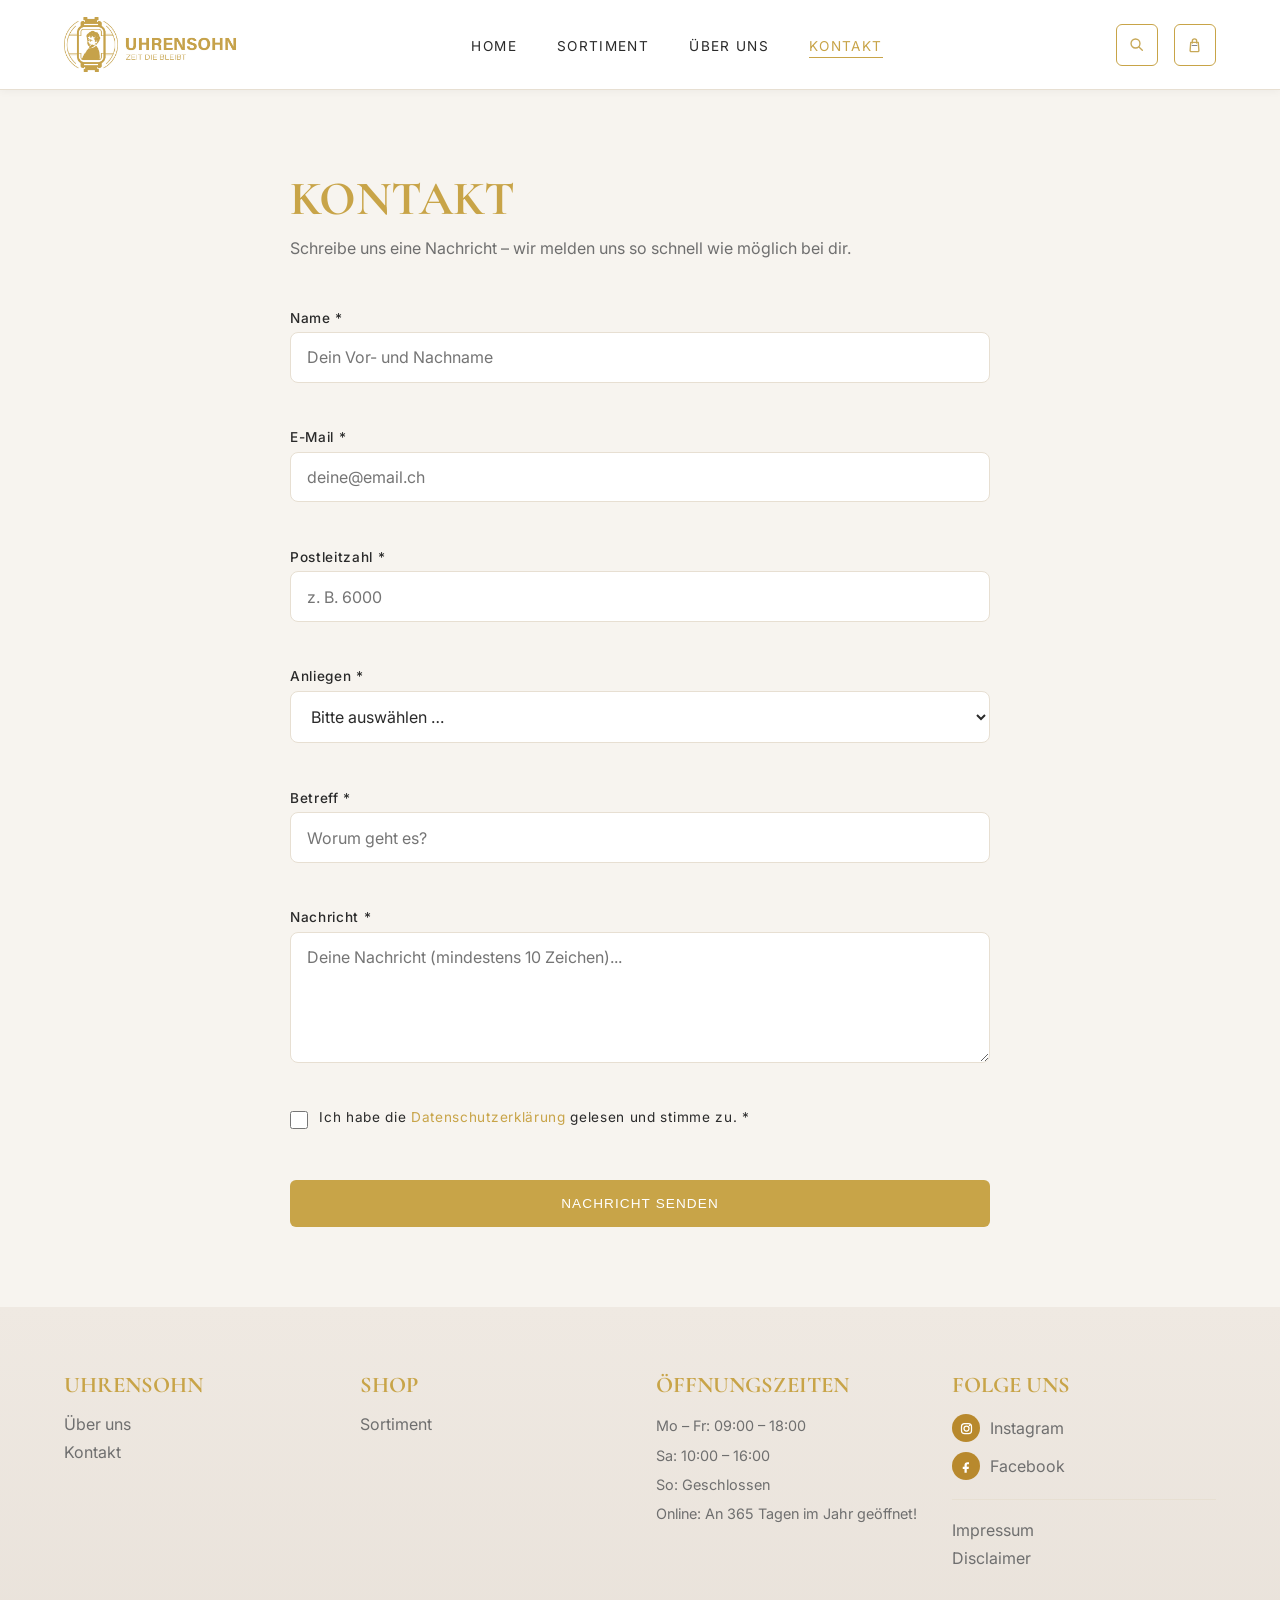
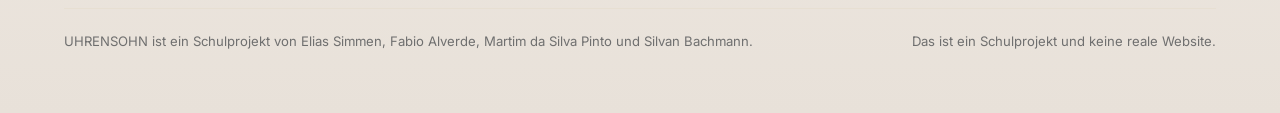
==== commit a209934e: "Favicon-Fix, Header vereinheitlicht, Formularfelder + Spinner - Favicon auf index/kontakt/sortiment " ====
--- a/kontakt.html
+++ b/kontakt.html
@@ -8,7 +8,7 @@
   <meta charset="UTF-8">
 
   <!-- logo im browser-tab (anstelle vom globus oben links vom tab) -->
-  <link rel="icon" type="image/jpeg" href="assets/images/Logo_Uhrensohn1.jpg">
+  <link rel="icon" type="image/jpeg" href="assets/images/icon_tab.jpg">
 
   <!-- responsive design, je nach geraet -->
   <meta name="viewport" content="width=device-width, initial-scale=1.0">
@@ -55,16 +55,16 @@
     <!-- suche, warenkorb und mobile-menue -->
     <div class="nav-right">
 
-      <button class="icon" aria-label="Suche öffnen">
+      <button type="button" class="icon" aria-label="Suche öffnen">
         <img src="assets/images/header_search.svg" alt="" aria-hidden="true">
       </button>
 
-      <button class="icon" aria-label="Warenkorb öffnen">
+      <button type="button" class="icon" aria-label="Warenkorb öffnen">
         <img src="assets/images/header_shopping.svg" alt="" aria-hidden="true">
       </button>
 
       <!-- button fuer das menue auf kleinen bildschirmen -->
-      <button class="hamburger" id="hamburger-btn" aria-label="Menü öffnen">
+      <button type="button" class="hamburger" id="hamburger-btn" aria-label="Menü öffnen">
         <span></span>
         <span></span>
         <span></span>
@@ -133,6 +133,43 @@
 
         </div>
 
+        <!-- feld fuer die postleitzahl (nur zahlen) -->
+        <div class="form-group">
+
+          <label for="plz">Postleitzahl *</label>
+
+          <!-- type number blendet auf dem handy die zahlen-tastatur ein -->
+          <input
+            type="number"
+            id="plz"
+            name="plz"
+            placeholder="z. B. 6000"
+          >
+
+          <!-- fehlermeldung fuer plz -->
+          <span class="error-msg" id="plz-error"></span>
+
+        </div>
+
+        <!-- dropdown fuer das anliegen (select-feld) -->
+        <div class="form-group">
+
+          <label for="anliegen">Anliegen *</label>
+
+          <!-- der erste eintrag ist leer und dient als platzhalter -->
+          <select id="anliegen" name="anliegen">
+            <option value="">Bitte auswählen …</option>
+            <option value="beratung">Beratung</option>
+            <option value="bestellung">Bestellung / Kauf</option>
+            <option value="reparatur">Reparatur / Service</option>
+            <option value="sonstiges">Sonstiges</option>
+          </select>
+
+          <!-- fehlermeldung fuer anliegen -->
+          <span class="error-msg" id="anliegen-error"></span>
+
+        </div>
+
         <!-- feld fuer betreff -->
         <div class="form-group">
 
@@ -186,11 +223,15 @@
         </div>
 
         <!-- button zum absenden -->
-        <button type="submit" class="btn-primary">
+        <button type="submit" class="btn-primary" id="submit-btn">
           NACHRICHT SENDEN
         </button>
 
-        <!-- erfolgsmeldung, wenn alles richtig ausgefuellt wurde -->
+        <!-- lade-spinner: dreht sich, solange die daten gespeichert werden -->
+        <!-- "hidden" versteckt ihn am anfang, javascript blendet ihn ein/aus -->
+        <div class="spinner" id="form-spinner" hidden></div>
+
+        <!-- erfolgs- oder fehlermeldung vom server -->
         <p class="success-msg" id="success-msg"></p>
 
       </form>
--- a/assets/css/style.css
+++ b/assets/css/style.css
@@ -450,7 +450,8 @@
 }
 
 .form-group input,
-.form-group textarea {
+.form-group textarea,
+.form-group select {
   padding: 0.9rem 1rem;
   border: 1px solid var(--border);
   border-radius: 8px;
@@ -461,7 +462,8 @@
 }
 
 .form-group input:focus,
-.form-group textarea:focus {
+.form-group textarea:focus,
+.form-group select:focus {
   outline: none;
   border-color: var(--gold);
 }
@@ -515,6 +517,24 @@
 
 .success-msg:empty {
   display: none;
+}
+
+/* lade-spinner fuers kontaktformular (dreht sich beim speichern) */
+.spinner {
+  width: 28px;
+  height: 28px;
+  margin: 1rem 0;
+  border: 3px solid var(--border);      /* heller ring rundherum */
+  border-top-color: var(--gold);        /* ein farbiges stueck oben */
+  border-radius: 50%;                   /* macht aus dem quadrat einen kreis */
+  animation: spin 0.8s linear infinite; /* dreht sich endlos im kreis */
+}
+
+/* dreht den spinner einmal komplett um 360 grad */
+@keyframes spin {
+  to {
+    transform: rotate(360deg);
+  }
 }
 
 
@@ -885,4 +905,139 @@
     display: flex;
     flex-direction: column;
   }
+}
+
+
+/* ============================================================ */
+/* uhren-runner – styles fuer das lauf-spiel (ueber-uns-seite)   */
+/* eigene styles, keine bestehende klasse wird ueberschrieben    */
+/* ============================================================ */
+
+/* das spielfeld: hintergrundbild, feste hoehe, fuellt den platzhalter */
+.uhr-game {
+  position: relative;            /* basis fuer die absolut platzierten kinder */
+  width: 100%;
+  height: 300px;
+  overflow: hidden;              /* hindernisse ausserhalb werden abgeschnitten */
+  border-radius: 16px;
+  /* hintergrundbild: pfad relativ zum css-ordner (assets/css -> ../images) */
+  background: url("../images/T-Rex_Game/hintergrund.png") center / cover no-repeat;
+  user-select: none;             /* kein text markieren beim schnellen klicken */
+  cursor: pointer;
+  touch-action: manipulation;    /* schnellere reaktion auf tap (mobile) */
+}
+
+/* duenne boden-linie als optische orientierung.                    */
+/* liegt auf hoehe der sichtbaren fuesse, weil die PNGs unten einen  */
+/* durchsichtigen rand haben (die grafik sitzt also etwas hoeher).   */
+.uhr-game::after {
+  content: "";
+  position: absolute;
+  left: 0;
+  right: 0;
+  bottom: 32px;
+  height: 2px;
+  background: rgba(255, 255, 255, 0.5);
+}
+
+/* die spielfigur unten links */
+.uhr-game-player {
+  position: absolute;
+  left: 48px;
+  bottom: 14px;                  /* boden-abstand, wird per js beim sprung erhoeht */
+  width: 200px;
+  height: auto;
+  z-index: 2;
+}
+
+/* ein hindernis (uhr) – wird per js erzeugt und nach links bewegt.  */
+/* sitzt etwas tiefer als die figur, weil die uhr-grafik unten mehr  */
+/* durchsichtigen rand hat – so steht sie auf derselben bodenlinie.  */
+.uhr-game-obstacle {
+  position: absolute;
+  bottom: 6px;
+  width: 150px;
+  height: auto;
+  z-index: 2;
+}
+
+/* punkte-anzeige oben rechts (live-punkte + highscore) */
+.uhr-game-scores {
+  position: absolute;
+  top: 12px;
+  right: 16px;
+  z-index: 3;
+  display: flex;
+  flex-direction: column;
+  align-items: flex-end;
+  gap: 2px;
+  color: var(--white);
+  text-shadow: 0 1px 3px rgba(0, 0, 0, 0.6);
+}
+
+#uhr-game-score {
+  font-size: 1.6rem;
+  font-weight: 600;
+}
+
+.uhr-game-best {
+  font-size: 0.85rem;
+  opacity: 0.85;
+}
+
+/* overlays fuer start und game over (liegen mittig ueber dem feld) */
+.uhr-game-overlay {
+  position: absolute;
+  inset: 0;                      /* deckt das ganze spielfeld ab */
+  z-index: 4;
+  display: flex;
+  flex-direction: column;
+  align-items: center;
+  justify-content: center;
+  gap: 1rem;
+  text-align: center;
+  background: rgba(0, 0, 0, 0.55);
+  color: var(--white);
+}
+
+.uhr-game-overlay p {
+  font-family: 'Cormorant Garamond', serif;
+  color: var(--gold);
+  font-size: 2.2rem;
+  letter-spacing: 1px;
+}
+
+.uhr-game-hint {
+  font-size: 0.85rem;
+  opacity: 0.8;
+}
+
+/* versteckte overlays werden komplett ausgeblendet */
+.uhr-game-hidden {
+  display: none;
+}
+
+/* auf kleinen bildschirmen alles etwas kompakter */
+@media (max-width: 700px) {
+  .uhr-game {
+    height: 230px;
+  }
+
+  /* bodenlinie tiefer, passend zu den kleineren sprites */
+  .uhr-game::after {
+    bottom: 24px;
+  }
+
+  .uhr-game-player {
+    width: 130px;
+    left: 28px;
+  }
+
+  .uhr-game-obstacle {
+    width: 98px;
+  }
+
+  .uhr-game-overlay p {
+    font-size: 1.8rem;
+  }
 }
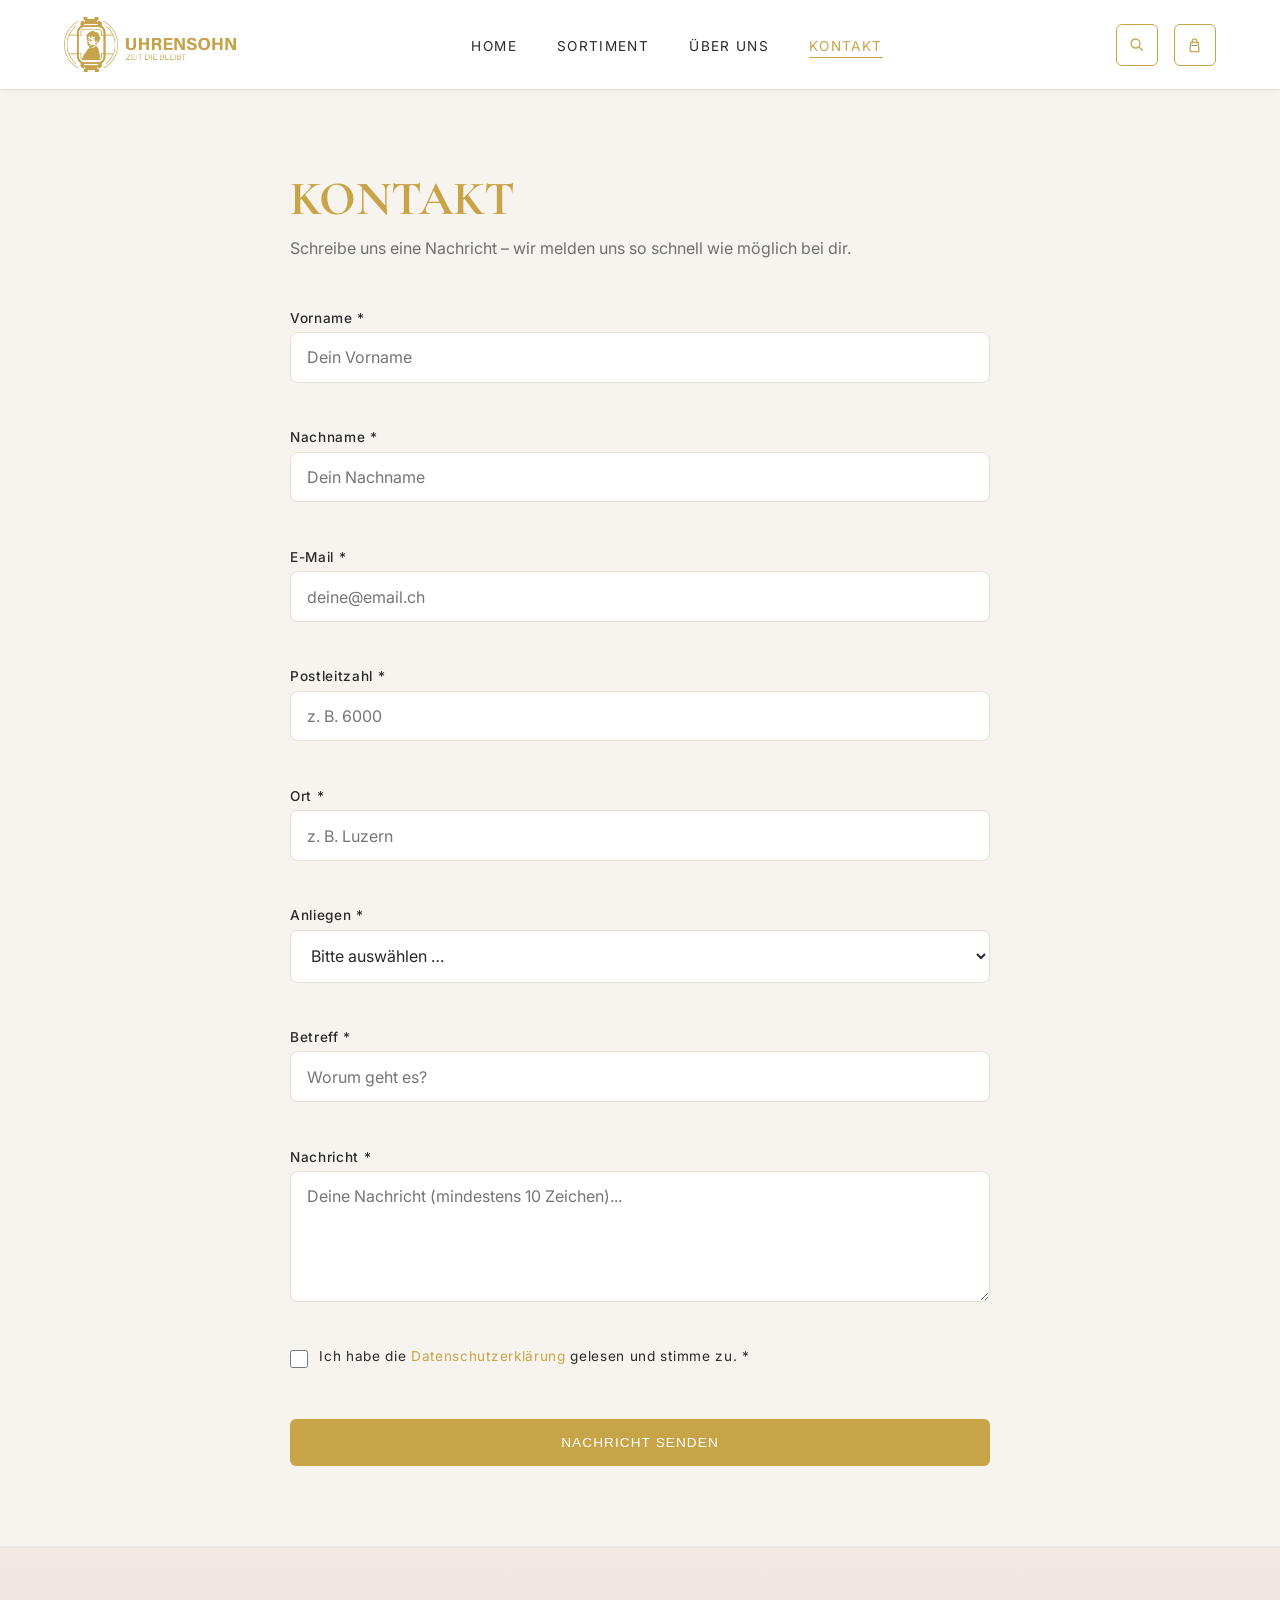
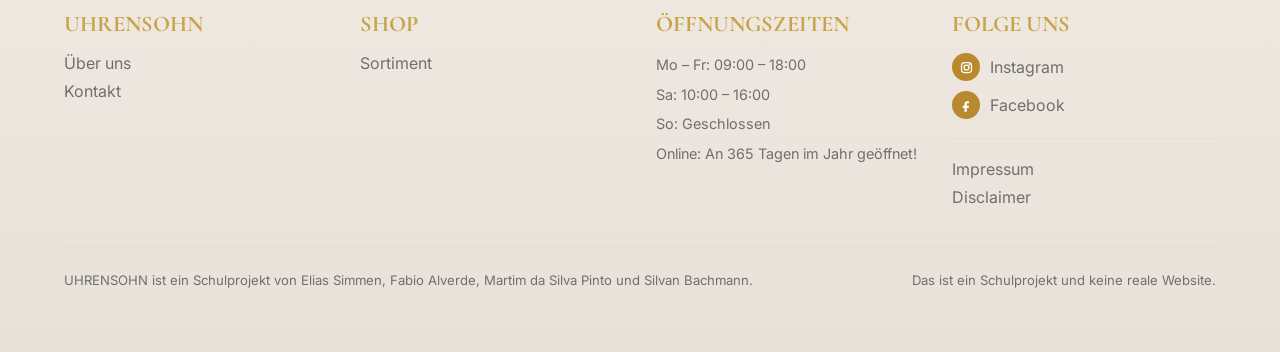
==== commit 3e9c7569: "Datenbank erweiterungen" ====
--- a/kontakt.html
+++ b/kontakt.html
@@ -8,12 +8,12 @@
   <meta charset="UTF-8">
 
   <!-- logo im browser-tab (anstelle vom globus oben links vom tab) -->
-  <link rel="icon" type="image/jpeg" href="assets/images/icon_tab.jpg">
+  <link rel="icon" type="image/png" href="assets/images/icon_tab.png">
 
   <!-- responsive design, je nach geraet -->
   <meta name="viewport" content="width=device-width, initial-scale=1.0">
 
-  <title>UHRENSOHN – Kontakt</title>
+  <title>Kontakt - Uhrensohn</title>
 
   <!-- schriften von google holen -->
   <link rel="preconnect" href="https://fonts.googleapis.com">
@@ -85,33 +85,39 @@
         Schreibe uns eine Nachricht – wir melden uns so schnell wie möglich bei dir.
       </p>
 
-      <!--
-        validierung vom kontaktformular:
-        name: mindestens 2 zeichen und pflichtfeld
-        e-mail: muss wie eine richtige e-mail aussehen und ist pflicht
-        betreff: darf nicht leer sein
-        nachricht: mindestens 10 zeichen (damit keine fake-nachrichtren kommen wie nur "hallo" oder aehnlicher gugus)
-        datenschutz: muss angehakt werden
-
-        novalidate bedeutet, dass nicht der browser selber prueft,
-        sondern unser javascript in script.js.
-      -->
       <form id="kontakt-form" novalidate>
 
-        <!-- feld fuer name -->
-        <div class="form-group">
-
-          <label for="name">Name *</label>
-
-          <input
-            type="text"
-            id="name"
-            name="name"
-            placeholder="Dein Vor- und Nachname"
+        <!-- feld fuer vorname -->
+        <div class="form-group">
+
+          <label for="vorname">Vorname *</label>
+
+          <input
+            type="text"
+            id="vorname"
+            name="vorname"
+            placeholder="Dein Vorname"
           >
 
           <!-- fehlermeldung wird mit javascript eingefuegt -->
-          <span class="error-msg" id="name-error"></span>
+          <span class="error-msg" id="vorname-error"></span>
+
+        </div>
+
+        <!-- feld fuer nachname -->
+        <div class="form-group">
+
+          <label for="nachname">Nachname *</label>
+
+          <input
+            type="text"
+            id="nachname"
+            name="nachname"
+            placeholder="Dein Nachname"
+          >
+
+          <!-- fehlermeldung fuer nachname -->
+          <span class="error-msg" id="nachname-error"></span>
 
         </div>
 
@@ -148,6 +154,23 @@
 
           <!-- fehlermeldung fuer plz -->
           <span class="error-msg" id="plz-error"></span>
+
+        </div>
+
+        <!-- feld fuer ort -->
+        <div class="form-group">
+
+          <label for="ort">Ort *</label>
+
+          <input
+            type="text"
+            id="ort"
+            name="ort"
+            placeholder="z. B. Luzern"
+          >
+
+          <!-- fehlermeldung fuer ort -->
+          <span class="error-msg" id="ort-error"></span>
 
         </div>
 
@@ -265,7 +288,6 @@
       <p>Online: An 365 Tagen im Jahr geöffnet!</p>
     </div>
 
-    <!-- social media und rechtliche links -->
     <!-- social media und rechtliche links -->
     <div class="footer-col">
   <h4>FOLGE UNS</h4>
@@ -303,4 +325,4 @@
 
 </body>
 
-</html>
+</html>
